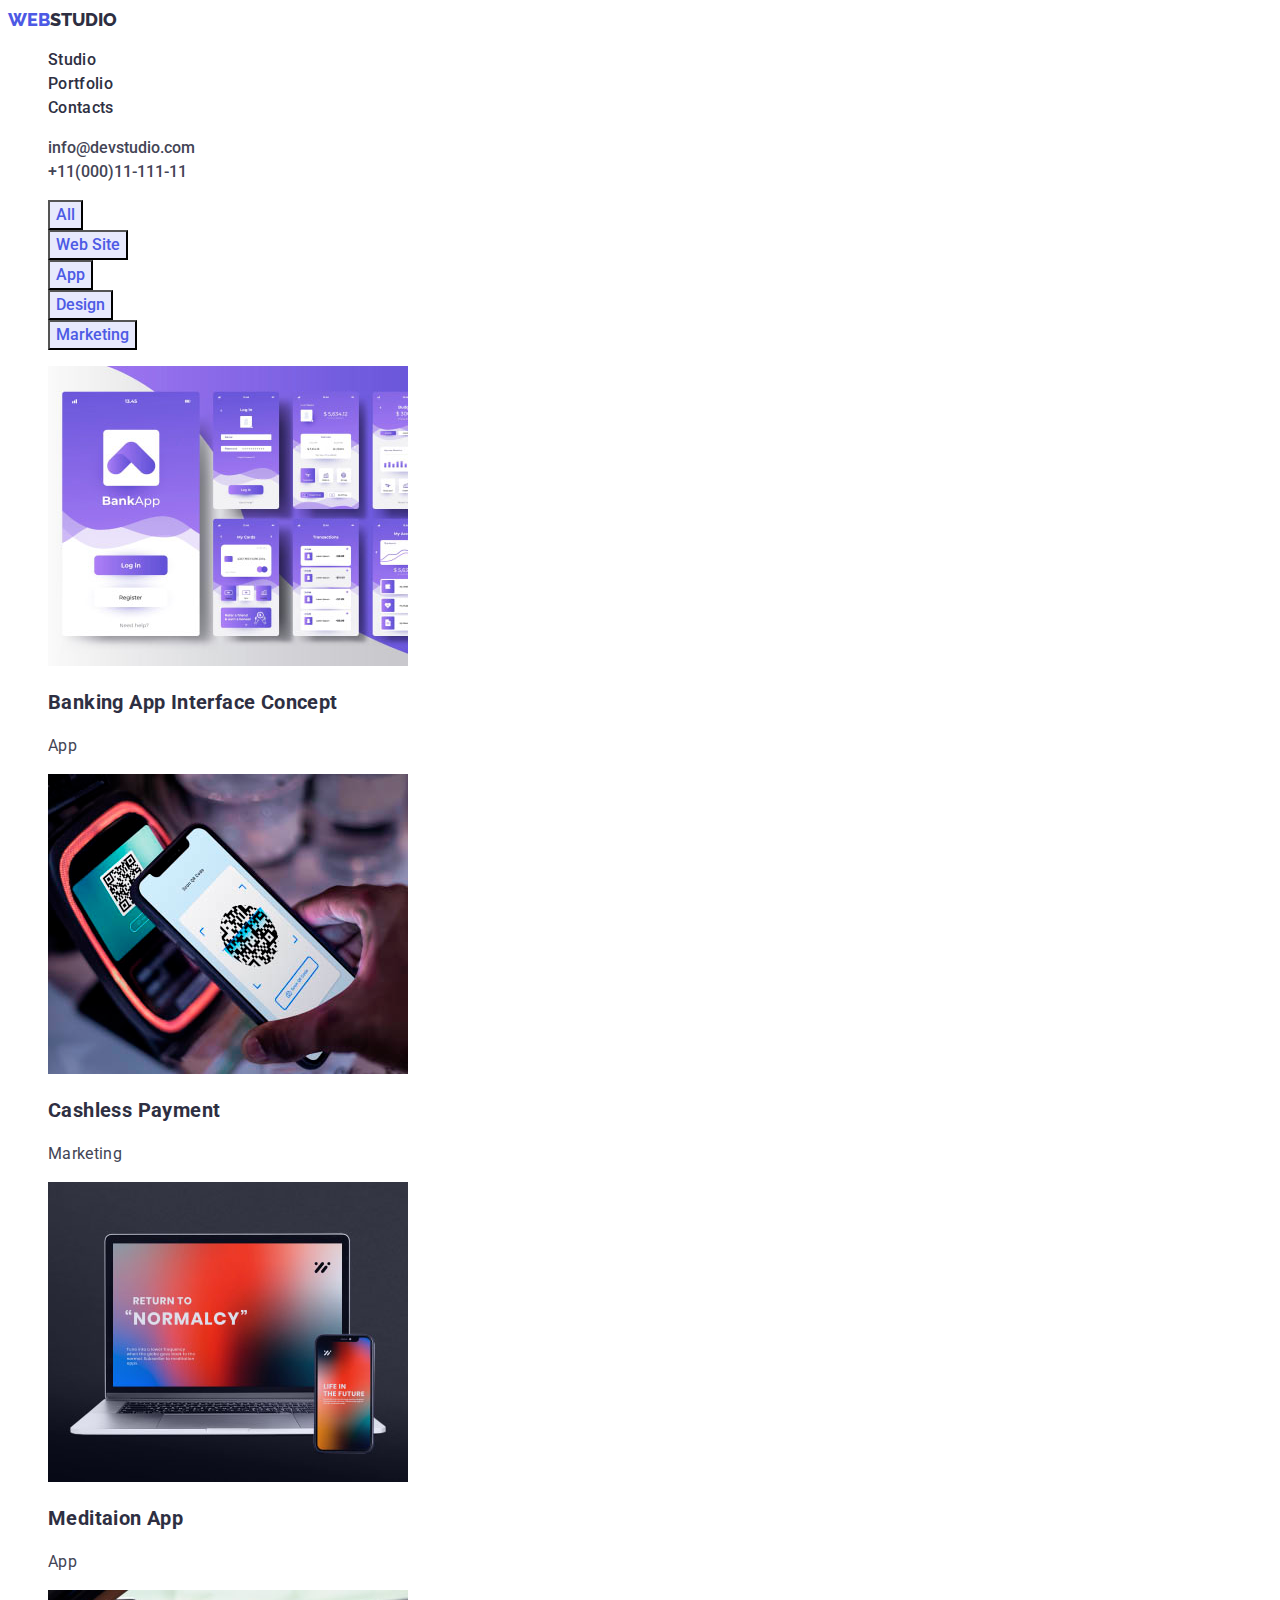
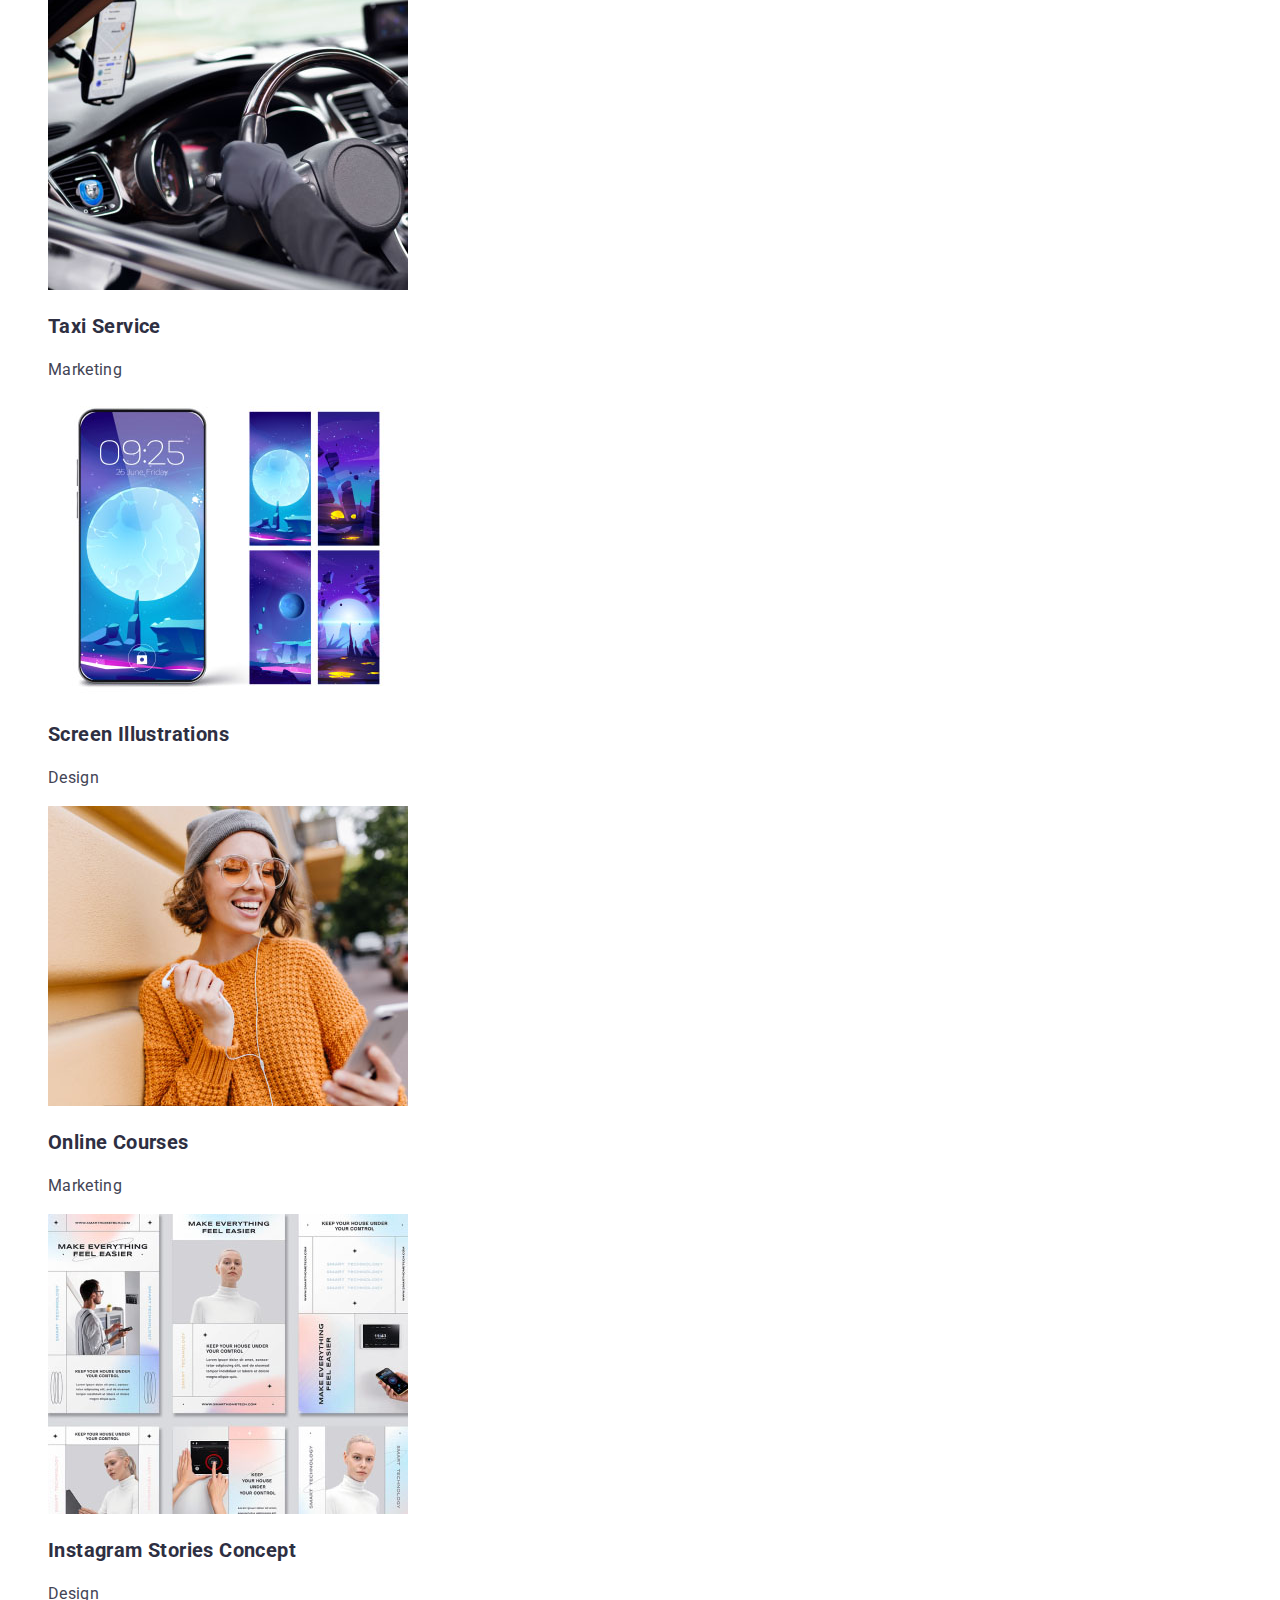
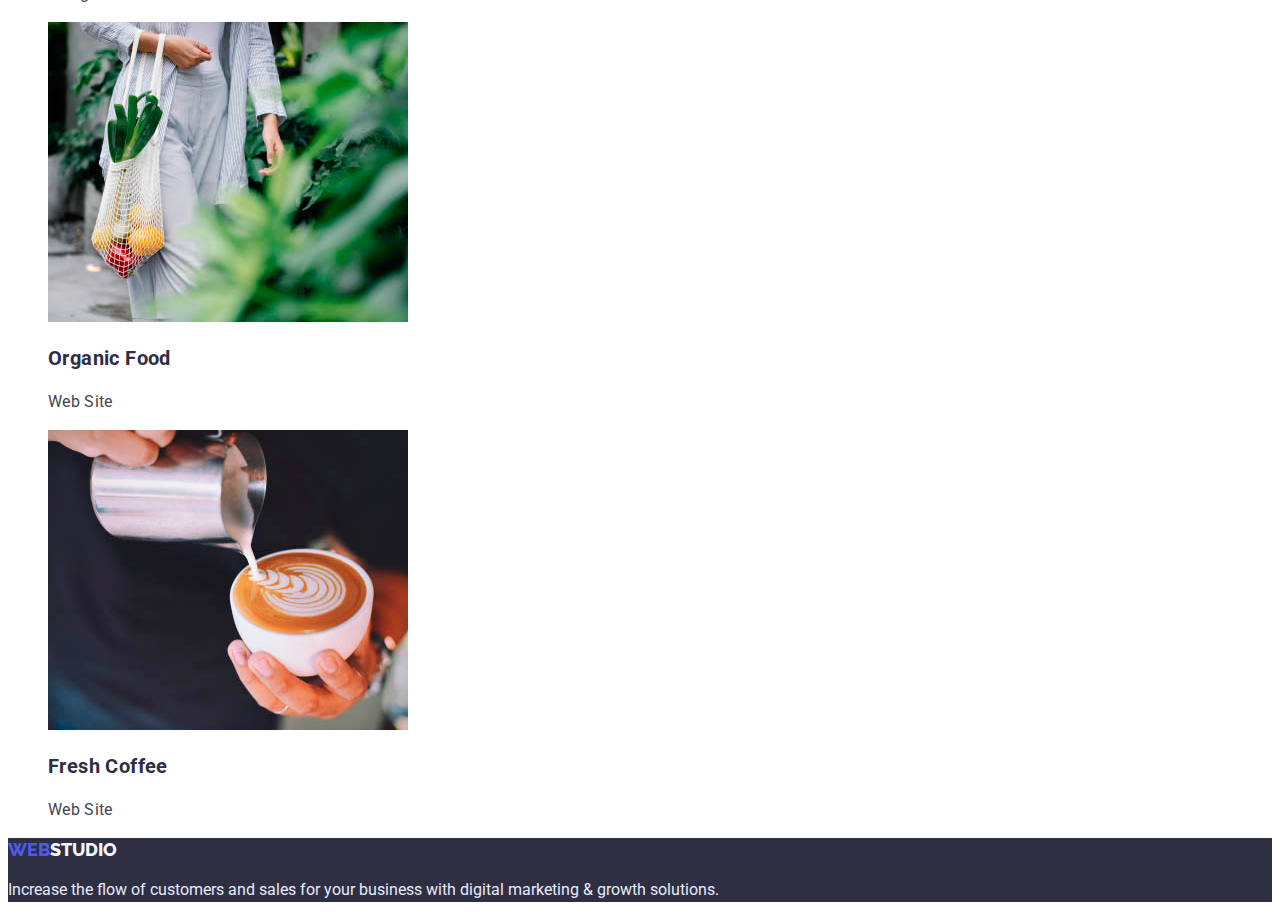
==== portfolio.html @ cfa7b3ca "Commit Start" ====
<!DOCTYPE html>
<html lang="en">
  <head>
    <meta charset="UTF-8" />
    <meta http-equiv="X-UA-Compatible" content="IE=edge" />
    <meta name="viewport" content="width=device-width, initial-scale=1.0" />
    <title>Portfolio</title>
    <link rel="preconnect" href="https://fonts.googleapis.com" />
    <link rel="preconnect" href="https://fonts.gstatic.com" crossorigin />
    <link
      href="https://fonts.googleapis.com/css2?family=Raleway:wght@700;800&family=Roboto:wght@400;500;700;900&display=swap"
      rel="stylesheet"
    />
    <link rel="stylesheet" href="css/style.css" />
  </head>

  <header class="header">
    <nav>
      <a class="logo-link" href="./index.html"
        ><span class="logo">WEB</span>STUDIO</a
      >
      <ul class="headerlist">
        <li><a class="header-link link" href="./index.html">Studio</a></li>
        <li>
          <a class="header-link link" href="./portfolio.html">Portfolio</a>
        </li>
        <li><a class="header-link link" href="">Contacts</a></li>
      </ul>
    </nav>
    <ul class="link">
      <li>
        <a class="contacts" href="mailto:info@devstudio.com"
          >info@devstudio.com</a
        >
      </li>
      <li>
        <a class="contacts" href="tel:+11(000)111-11-11">+11(000)11-111-11</a>
      </li>
    </ul>
  </header>

  <body>
    <section>
      <h1 class="portfolio-title-top">Portfolio of Services</h1>
      <ul class="filter-btn-list">
        <li>
          <button class="filter-button buttona" type="button">All</button>
        </li>

        <li>
          <button class="filter-button buttonb" type="button">Web Site</button>
        </li>

        <li>
          <button class="filter-button buttonc" type="button">App</button>
        </li>

        <li>
          <button class="filter-button buttond" type="button">Design</button>
        </li>

        <li>
          <button class="filter-button buttone" type="button">Marketing</button>
        </li>
      </ul>
      <ul class="row-imga">
        <li>
          <a href="">
            <img
              width="360"
              ;
              height="300"
              ;
              src="img/portfolioimga.jpg"
              alt="portfolioimga"
            />
            <h3 class="row-title">Banking App Interface Concept</h3>
            <p class="row-txt">App</p>
          </a>
        </li>
        <li>
          <a href=""
            ><img
              width="360"
              ;
              height="300"
              ;
              src="img/portfolioimgb.jpg"
              alt="portfolioimgb"
            />
            <h3 class="row-title">Cashless Payment</h3>
            <p class="row-txt">Marketing</p>
          </a>
        </li>
        <li>
          <a href="">
            <img
              width="360"
              ;
              height="300"
              ;
              src="img/portfolioimgc.jpg"
              alt="portfolioimgc"
            />

            <h3 class="row-title">Meditaion App</h3>
            <p class="row-txt">App</p>
          </a>
        </li>

        <li>
          <a href="">
            <img
              width="360"
              ;
              height="300"
              ;
              src="img/portfolioimgd.jpg"
              alt="portfolioimgd"
            />

            <h3 class="row-title">Taxi Service</h3>
            <p class="row-txt">Marketing</p>
          </a>
        </li>
        <li>
          <a href="">
            <img
              width="360"
              ;
              height="300"
              ;
              src="img/portfolioimge.jpg"
              alt="portfolioimge"
            />

            <h3 class="row-title">Screen Illustrations</h3>
            <p class="row-txt">Design</p>
          </a>
        </li>
        <li>
          <a href="">
            <img
              width="360"
              ;
              height="300"
              ;
              src="img/portfolioimgf.jpg"
              alt="portfolioimgf"
            />

            <h3 class="row-title">Online Courses</h3>
            <p class="row-txt">Marketing</p>
          </a>
        </li>
        <li>
          <a href=""
            ><img
              width="360"
              ;
              height="300"
              ;
              src="img/portfolioimgg.jpg"
              alt="portfolioimgg"
            />

            <h3 class="row-title">Instagram Stories Concept</h3>
            <p class="row-txt">Design</p>
          </a>
        </li>
        <li>
          <a href=""
            ><img
              width="360"
              ;
              height="300"
              ;
              src="img/portfolioimgh.jpg"
              alt="portfolioimgh"
            />

            <h3 class="row-title">Organic Food</h3>
            <p class="row-txt">Web Site</p>
          </a>
        </li>
        <li>
          <a href=""
            ><img
              width="360"
              ;
              height="300"
              ;
              src="img/portfolioimgi.jpg"
              alt="portfolioimgi"
            />
            <h3 class="row-title">Fresh Coffee</h3>
            <p class="row-txt">Web Site</p>
          </a>
        </li>
      </ul>
    </section>
  </body>

  <footer class="footer">
    <a class="logo-link-footer" href="./index.html">
      <span class="logo">WEB</span>STUDIO</a
    >
    <p class="footer-txt">
      Increase the flow of customers and sales for your business with digital
      marketing & growth solutions.
    </p>
  </footer>
</html>
---- css/style.css ----
body {
  font-family: 'Roboto', sans-serif;
  background-color: #ffffff;
}

:root {
  --brand-primary-color: #4D5AE5;
  --h2h3-header-footer-color: #2E2F42;
  --body-text-color: #434455;
}

.header {
  background-color: #ffffff;
}

.header-link:hover {
  color: var(--brand-primary-color);
}

.header-link:focus {
  color: var(--brand-primary-color);
}

a {
  text-decoration: none;
}

.headerlist {
  list-style: none;
}

.link {
  text-decoration: none;
  list-style: none;
}

.logo-link {
  font-family: "Raleway";
  font-weight: 800;
  font-size: 18px;
  line-height: 1.33;
  text-decoration: none;
  color: var(--h2h3-header-footer-color);
}

.logo {
  color: var(--brand-primary-color);
}

.header-link {
  font-weight: 500;
  font-size: 16px;
  line-height: 1.5;
  letter-spacing: 0.02em;
  color: var(--h2h3-header-footer-color);
  text-decoration: none;
}

.contacts:hover {
  color: var(--brand-primary-color);
}

.contacts:focus {
  color: var(--brand-primary-color);
}

.contacts {
  text-decoration: none;
  font-weight: 500;
  font-size: 16px;
  line-height: 1.5;
  color: var(--body-text-color);
}

/* HERO SECTION */

.hero {
  background-color: var(--h2h3-header-footer-color);
}

.hero-title {
  font-size: 56px;
  line-height: 1.07;
  letter-spacing: 0.02em;
  color: #ffffff;
  margin: 0;
}

.header-btn {
  font-family: inherit;
  font-weight: 500;
  background: var(--brand-primary-color);
  font-size: 16px;
  line-height: 1.1;
  letter-spacing: 0.04em;
  color: #ffffff;
  cursor: pointer;
}

/* ABOUT SECTION */
.about {}

.about-title-top {
  position: absolute;
  white-space: nowrap;
  width: 1px;
  height: 1px;
  overflow: hidden;
  border: 0;
  padding: 0;
  clip: rect(0 0 0 0);
  clip-path: inset(50%);
  margin: -1px;
}

.about-list {
  list-style: none;
}

.about-title {
  font-size: 20px;
  line-height: 1.2;
  letter-spacing: 0.02em;
  color: var(--h2h3-header-footer-color);
}

.about-text {
  font-size: 16px;
  line-height: 1.5;
  letter-spacing: 0.02em;
  color: var(--body-text-color);
}

/* SERVISE SECTION */

.service {}

.service-title {
  font-size: 36px;
  line-height: 1.11;
  letter-spacing: 0.02em;
  text-transform: capitalize;
  color: var(--h2h3-header-footer-color);
}

.service-img {
  list-style: none;
}

/* TEAM SECTION */

.team {
  background-color: #f4f4fd;
}

.team-title-top {
  font-size: 36px;
  line-height: 1.11;
  color: var(--h2h3-header-footer-color);
}

.team-photos {
  list-style: none;
}

.team-photo {
  background-color: #ffffff;
}

.team-title {
  font-size: 20px;
  line-height: 1.2;
  color: var(--h2h3-header-footer-color);
}

.team-txt {
  font-size: 16px;
  line-height: 1.5;
  color: var(--body-text-color);
}

/* FOOTER */

.footer {
  background-color: var(--h2h3-header-footer-color);
}

.logo-link-footer {
  font-family: "Raleway";
  font-style: normal;
  font-weight: 800;
  font-size: 18px;
  line-height: 1.33;
  text-decoration: none;
  color: #f4f4fd;
}

.footer-txt {
  font-size: 16px;
  line-height: 1.5;
  color: #e7e9fc;
}

/* Portfolio  Page*/
/* Section Button Filtres */
.portfolio-title-top {
  position: absolute;
  white-space: nowrap;
  width: 1px;
  height: 1px;
  overflow: hidden;
  border: 0;
  padding: 0;
  clip: rect(0 0 0 0);
  clip-path: inset(50%);
  margin: -1px;
}

.filter-btn-list {
  list-style: none;
}

.filter-button {
  font-family: inherit;
  font-weight: 500;
  color: var(--brand-primary-color);
  background: #e7e9fc;
  font-size: 16px;
  line-height: 1.5;
  cursor: pointer;
}

.filter-button:hover {
  background-color: var(--brand-primary-color);
  color: #ffffff;
}

.filter-button:focus {
  background-color: var(--brand-primary-color);
  color: #ffffff;
}

.buttona {}

.buttonb {}

.buttonc {}

.buttond {}

.buttone {}

/* Section Row-a,b,c */

ul {
  list-style: none;
}

.row-a {}

.row-imga {}

.row-title {
  font-size: 20px;
  line-height: 1.2;
  letter-spacing: 0.02em;
  color: var(--h2h3-header-footer-color);
}

.row-txt {
  font-size: 16px;
  line-height: 1.5;
  letter-spacing: 0.02em;
  color: var(--body-text-color);
}

.row-page-txt {
  font-size: 16px;
  line-height: 1.5;
  letter-spacing: 0.02em;
  color: #f4f4fd;
}
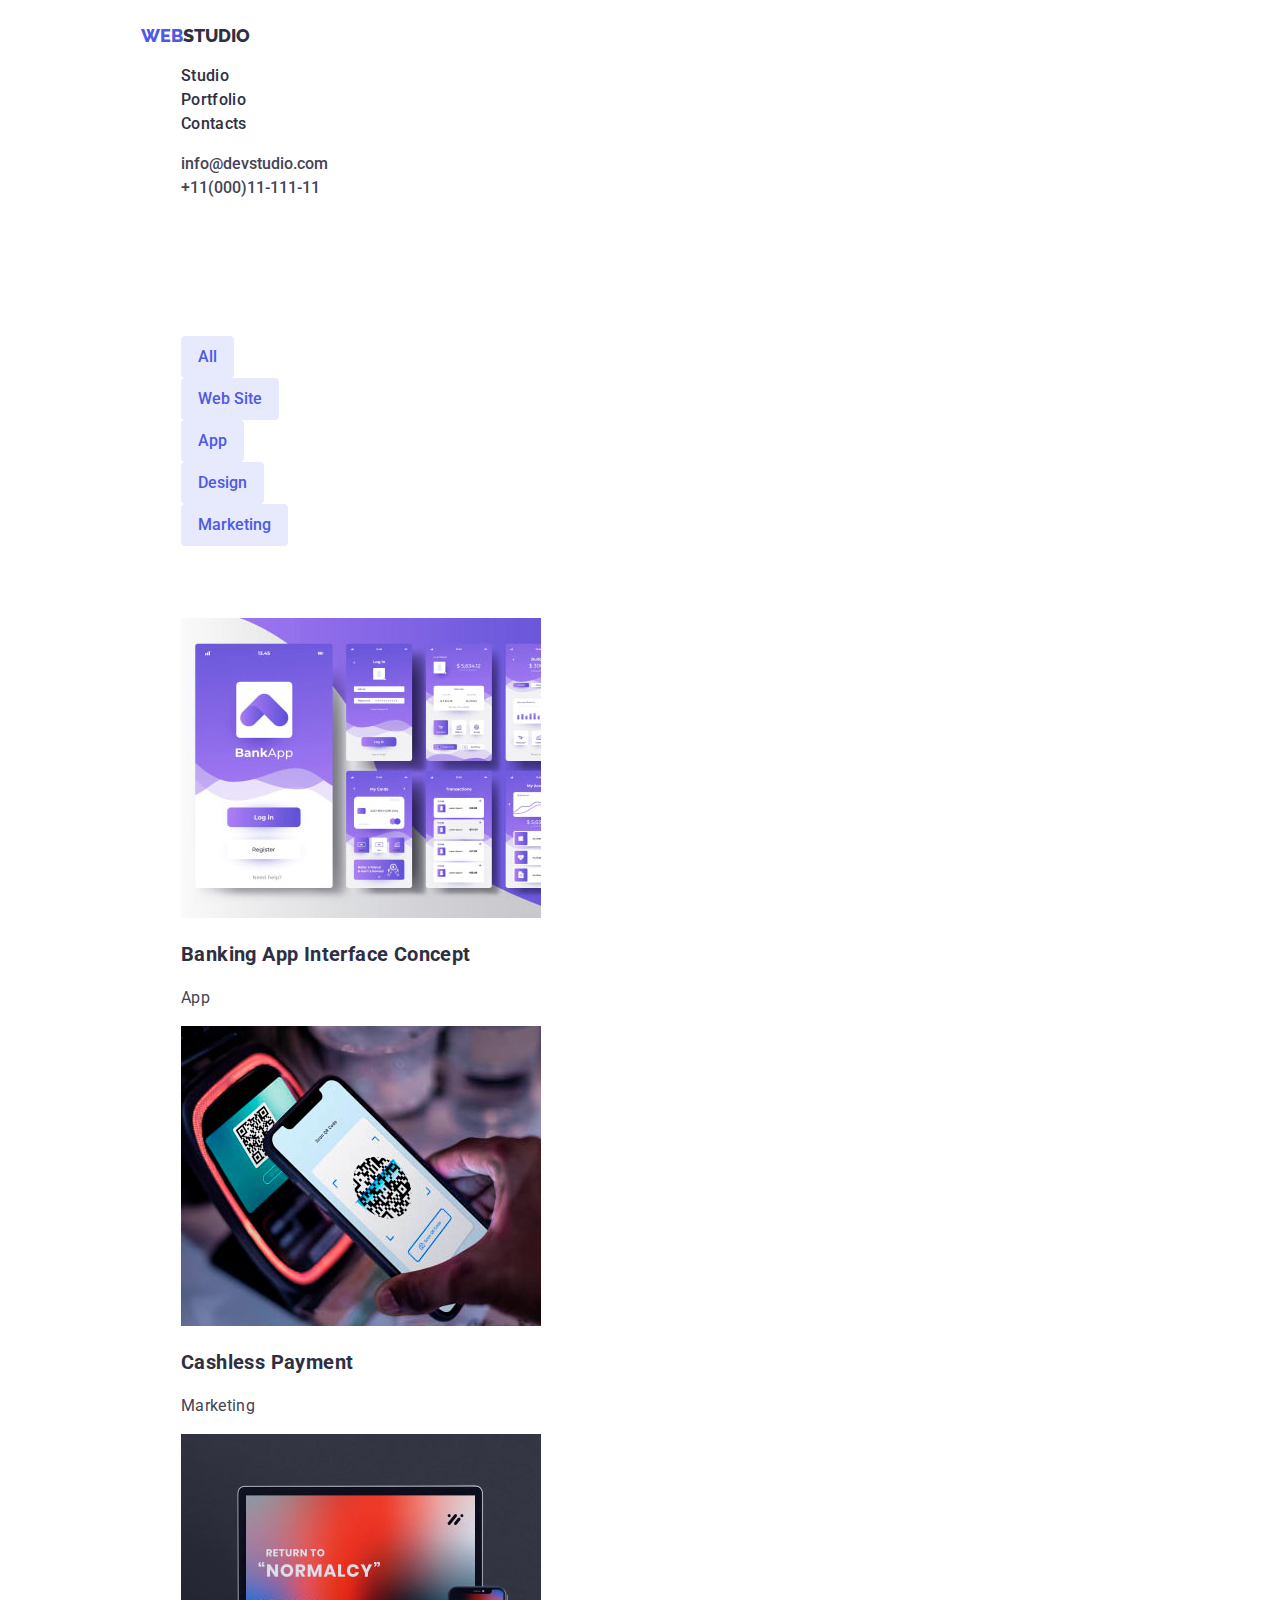
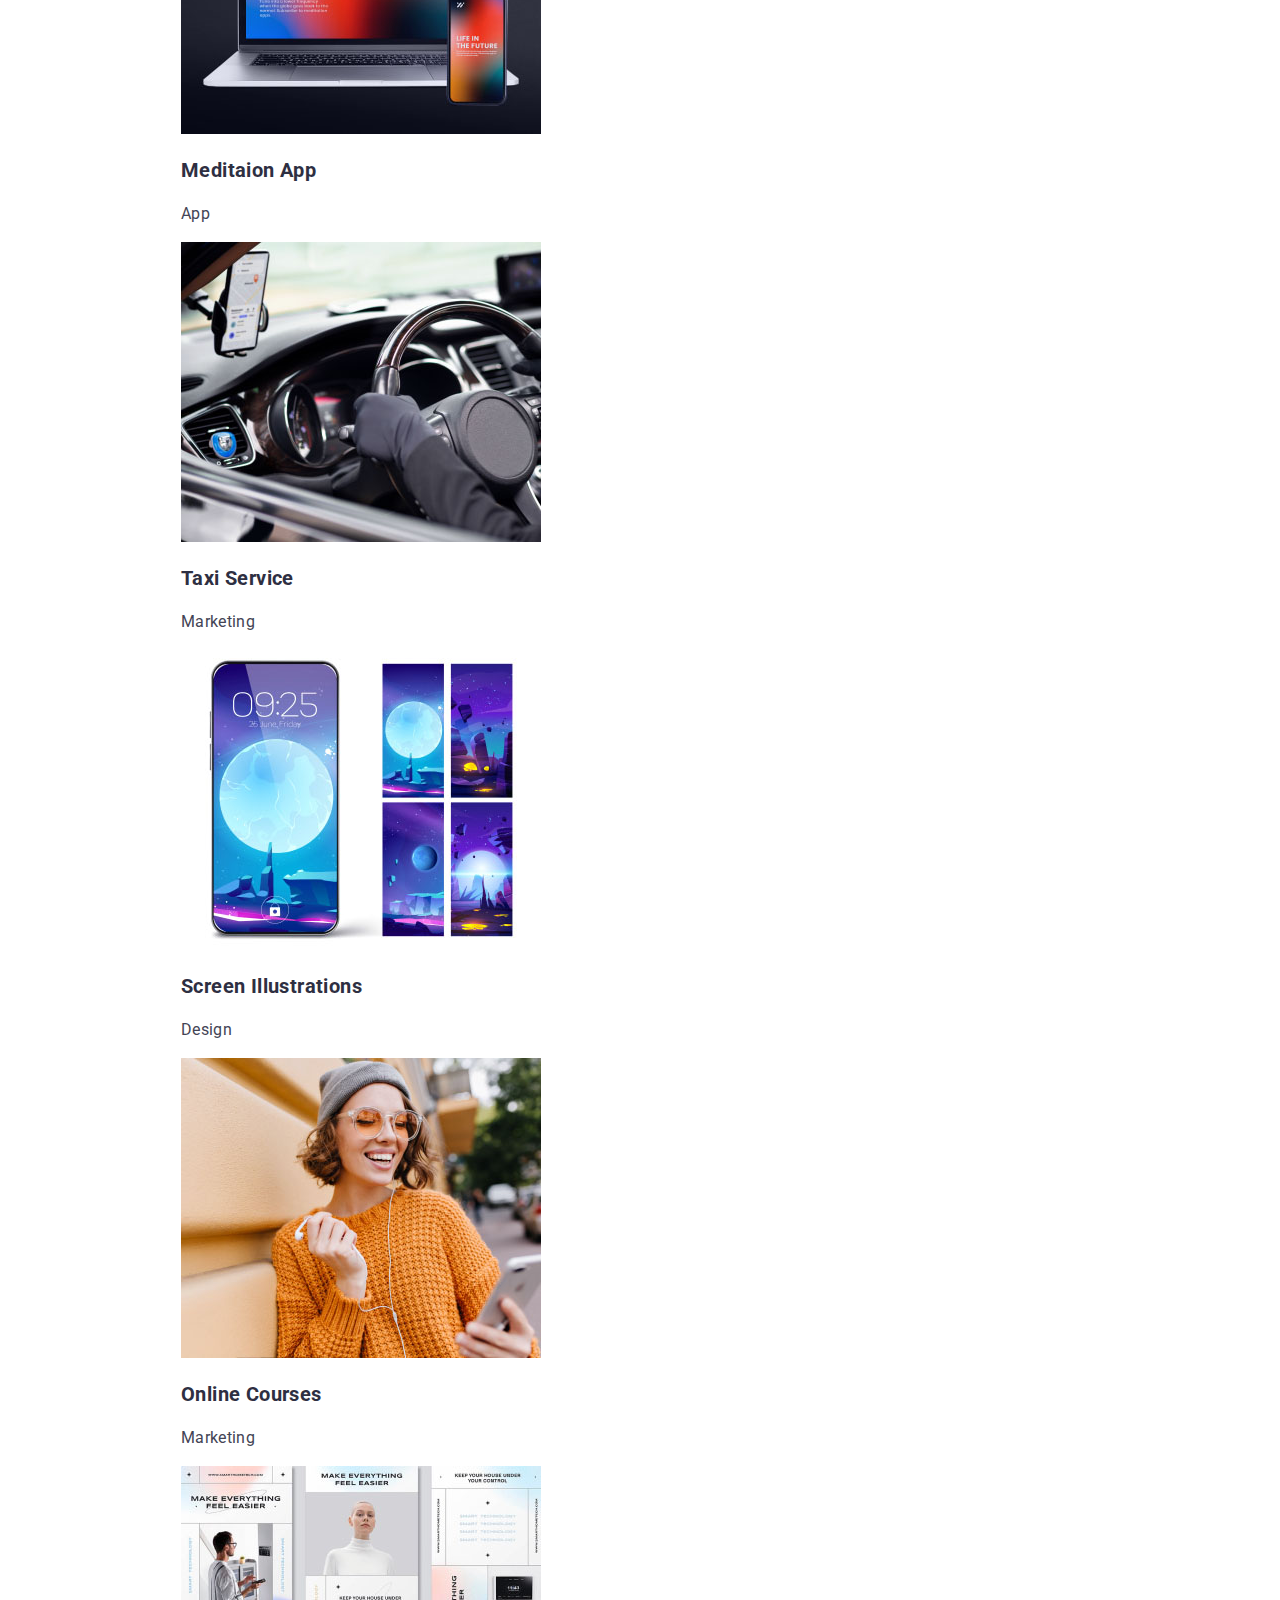
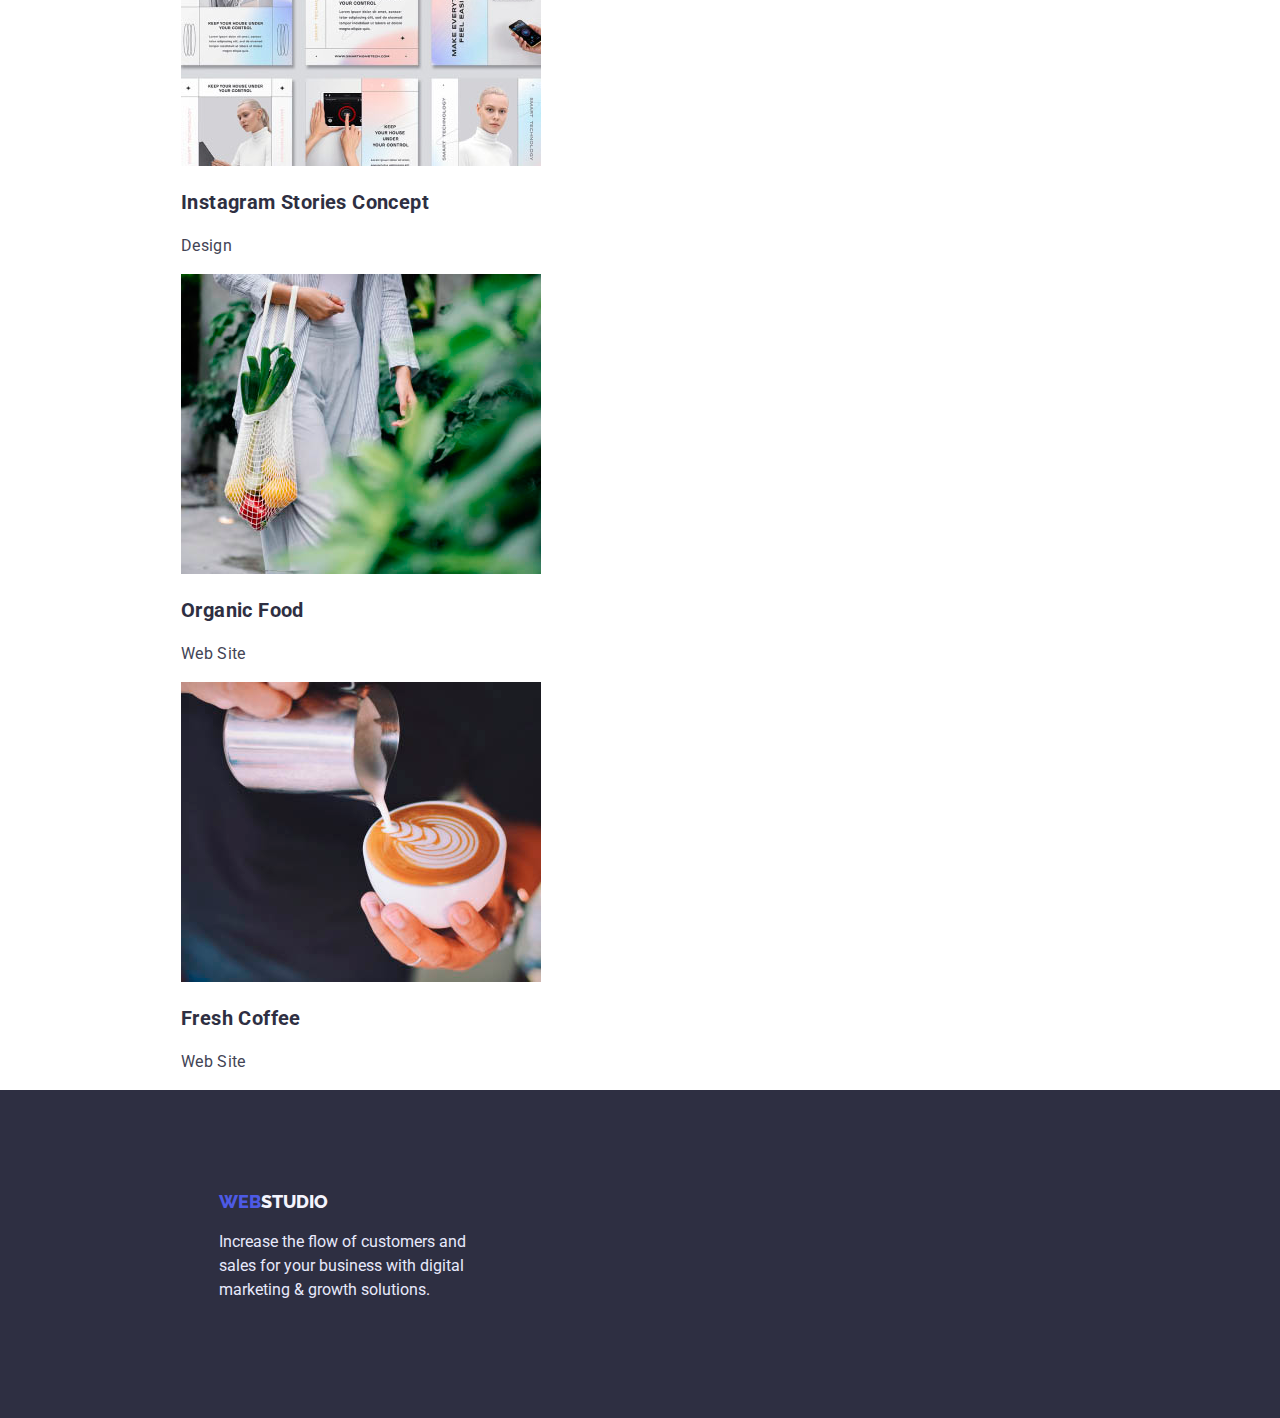
==== commit e20df149: "commit 2" ====
--- a/portfolio.html
+++ b/portfolio.html
@@ -5,6 +5,13 @@
     <meta http-equiv="X-UA-Compatible" content="IE=edge" />
     <meta name="viewport" content="width=device-width, initial-scale=1.0" />
     <title>Portfolio</title>
+    <link
+      rel="stylesheet"
+      href="https://cdnjs.cloudflare.com/ajax/libs/modern-normalize/1.1.0/modern-normalize.min.css"
+      integrity="sha512-wpPYUAdjBVSE4KJnH1VR1HeZfpl1ub8YT/NKx4PuQ5NmX2tKuGu6U/JRp5y+Y8XG2tV+wKQpNHVUX03MfMFn9Q=="
+      crossorigin="anonymous"
+      referrerpolicy="no-referrer"
+    />
     <link rel="preconnect" href="https://fonts.googleapis.com" />
     <link rel="preconnect" href="https://fonts.gstatic.com" crossorigin />
     <link
@@ -13,43 +20,46 @@
     />
     <link rel="stylesheet" href="css/style.css" />
   </head>
-
   <header class="header">
-    <nav>
-      <a class="logo-link" href="./index.html"
+    <div class="container">
+      <nav>
+        <a class="logo-link" href="./index.html"
         ><span class="logo">WEB</span>STUDIO</a
-      >
-      <ul class="headerlist">
-        <li><a class="header-link link" href="./index.html">Studio</a></li>
-        <li>
-          <a class="header-link link" href="./portfolio.html">Portfolio</a>
-        </li>
-        <li><a class="header-link link" href="">Contacts</a></li>
+        >
+        <ul class="headerlist">
+          <li><a class="header-link link" href="./index.html">Studio</a></li>
+          <li>
+            <a class="header-link link" href="./portfolio.html">Portfolio</a>
+          </li>
+          <li><a class="header-link link" href="">Contacts</a></li>
+        </ul>
+      </nav>
+      <ul class="link">
+        <li>
+          <a class="contacts" href="mailto:info@devstudio.com"
+          >info@devstudio.com</a
+          >
+        </li>
+        <li>
+          <a class="contacts" href="tel:+11(000)111-11-11">+11(000)11-111-11</a>
+        </li>
       </ul>
-    </nav>
-    <ul class="link">
-      <li>
-        <a class="contacts" href="mailto:info@devstudio.com"
-          >info@devstudio.com</a
-        >
-      </li>
-      <li>
-        <a class="contacts" href="tel:+11(000)111-11-11">+11(000)11-111-11</a>
-      </li>
-    </ul>
-  </header>
+    </div>
+    </header>
 
   <body>
     <section>
-      <h1 class="portfolio-title-top">Portfolio of Services</h1>
-      <ul class="filter-btn-list">
-        <li>
-          <button class="filter-button buttona" type="button">All</button>
-        </li>
-
-        <li>
-          <button class="filter-button buttonb" type="button">Web Site</button>
-        </li>
+      <div class="container">
+
+        <h1 class="portfolio-title-top">Portfolio of Services</h1>
+        <ul class="filter-btn-list">
+          <li>
+            <button class="filter-button buttona" type="button">All</button>
+          </li>
+          
+          <li>
+            <button class="filter-button buttonb" type="button">Web Site</button>
+          </li>
 
         <li>
           <button class="filter-button buttonc" type="button">App</button>
@@ -80,14 +90,14 @@
         </li>
         <li>
           <a href=""
-            ><img
-              width="360"
-              ;
-              height="300"
-              ;
-              src="img/portfolioimgb.jpg"
-              alt="portfolioimgb"
-            />
+          ><img
+          width="360"
+          ;
+          height="300"
+          ;
+          src="img/portfolioimgb.jpg"
+          alt="portfolioimgb"
+          />
             <h3 class="row-title">Cashless Payment</h3>
             <p class="row-txt">Marketing</p>
           </a>
@@ -141,14 +151,14 @@
         <li>
           <a href="">
             <img
-              width="360"
-              ;
-              height="300"
-              ;
-              src="img/portfolioimgf.jpg"
-              alt="portfolioimgf"
-            />
-
+            width="360"
+            ;
+            height="300"
+            ;
+            src="img/portfolioimgf.jpg"
+            alt="portfolioimgf"
+            />
+            
             <h3 class="row-title">Online Courses</h3>
             <p class="row-txt">Marketing</p>
           </a>
@@ -162,16 +172,16 @@
               ;
               src="img/portfolioimgg.jpg"
               alt="portfolioimgg"
-            />
-
-            <h3 class="row-title">Instagram Stories Concept</h3>
-            <p class="row-txt">Design</p>
-          </a>
-        </li>
-        <li>
-          <a href=""
-            ><img
-              width="360"
+              />
+
+              <h3 class="row-title">Instagram Stories Concept</h3>
+              <p class="row-txt">Design</p>
+            </a>
+        </li>
+        <li>
+          <a href=""
+          ><img
+          width="360"
               ;
               height="300"
               ;
@@ -185,29 +195,32 @@
         </li>
         <li>
           <a href=""
-            ><img
-              width="360"
-              ;
-              height="300"
-              ;
-              src="img/portfolioimgi.jpg"
-              alt="portfolioimgi"
-            />
-            <h3 class="row-title">Fresh Coffee</h3>
-            <p class="row-txt">Web Site</p>
-          </a>
+          ><img
+          width="360"
+          ;
+          height="300"
+          ;
+          src="img/portfolioimgi.jpg"
+          alt="portfolioimgi"
+          />
+          <h3 class="row-title">Fresh Coffee</h3>
+          <p class="row-txt">Web Site</p>
+        </a>
         </li>
       </ul>
+    </div>
     </section>
   </body>
-
+  
   <footer class="footer">
-    <a class="logo-link-footer" href="./index.html">
-      <span class="logo">WEB</span>STUDIO</a
-    >
-    <p class="footer-txt">
-      Increase the flow of customers and sales for your business with digital
-      marketing & growth solutions.
-    </p>
-  </footer>
+    <div class="container">
+      <a class="logo-link-footer" href="./index.html">
+        <span class="logo">WEB</span>STUDIO</a
+        >
+        <p class="footer-txt">
+          Increase the flow of customers and sales for your business with digital
+          marketing & growth solutions.
+        </p>
+      </div>
+      </footer>
 </html>
--- a/css/style.css
+++ b/css/style.css
@@ -1,6 +1,8 @@
 body {
   font-family: 'Roboto', sans-serif;
   background-color: #ffffff;
+  width: 1440px;
+  margin: 0 auto;
 }
 
 :root {
@@ -9,8 +11,25 @@
   --body-text-color: #434455;
 }
 
+*,
+*::after
+*::before{
+  box-sizing: border-box;
+  margin: 0;
+  padding: 0;
+}
+
+.container {
+  max-width: 1158px;
+  margin: 0 auto;
+  padding-left: 15px;
+  padding-right: 15px;
+}
+
 .header {
   background-color: #ffffff;
+  padding-top:24px;
+  padding-bottom: 24px;
 }
 
 .header-link:hover {
@@ -76,6 +95,7 @@
 
 .hero {
   background-color: var(--h2h3-header-footer-color);
+  padding: 192px 457px ;
 }
 
 .hero-title {
@@ -83,7 +103,10 @@
   line-height: 1.07;
   letter-spacing: 0.02em;
   color: #ffffff;
-  margin: 0;
+  display: block;
+  margin: 0 auto;
+  max-width: 496px;
+  text-align: center;
 }
 
 .header-btn {
@@ -95,10 +118,17 @@
   letter-spacing: 0.04em;
   color: #ffffff;
   cursor: pointer;
+  padding: 16px 32px;
+  border-radius: 4px;
+  display: block;
+  margin: 48px auto 0;
 }
 
 /* ABOUT SECTION */
-.about {}
+.about {
+  margin-top: 120px;
+  margin-bottom: 120px;
+}
 
 .about-title-top {
   position: absolute;
@@ -122,6 +152,7 @@
   line-height: 1.2;
   letter-spacing: 0.02em;
   color: var(--h2h3-header-footer-color);
+  margin-bottom: 8px;
 }
 
 .about-text {
@@ -133,7 +164,9 @@
 
 /* SERVISE SECTION */
 
-.service {}
+.service {
+  margin-bottom: 120px;
+}
 
 .service-title {
   font-size: 36px;
@@ -141,6 +174,8 @@
   letter-spacing: 0.02em;
   text-transform: capitalize;
   color: var(--h2h3-header-footer-color);
+  margin-left: 557px;
+  margin-bottom: 72px;
 }
 
 .service-img {
@@ -151,12 +186,16 @@
 
 .team {
   background-color: #f4f4fd;
+  padding-top: 120px;
+  padding-bottom: 120px;
 }
 
 .team-title-top {
   font-size: 36px;
   line-height: 1.11;
   color: var(--h2h3-header-footer-color);
+  padding-left: 483px;
+  margin: 0 0 72px;
 }
 
 .team-photos {
@@ -165,24 +204,37 @@
 
 .team-photo {
   background-color: #ffffff;
+  max-width: 264px;
+}
+
+.imgtxt{
+  padding: 32px 16px;
 }
 
 .team-title {
   font-size: 20px;
   line-height: 1.2;
   color: var(--h2h3-header-footer-color);
+  text-align: center;
+  margin-top: 0px;
+  margin-bottom: 8px;
 }
 
 .team-txt {
   font-size: 16px;
   line-height: 1.5;
   color: var(--body-text-color);
+  text-align: center;
+  margin: 0;
 }
 
 /* FOOTER */
 
 .footer {
   background-color: var(--h2h3-header-footer-color);
+  padding-top: 100px;
+  padding-bottom: 100px;
+  padding-left: 156px;
 }
 
 .logo-link-footer {
@@ -199,6 +251,8 @@
   font-size: 16px;
   line-height: 1.5;
   color: #e7e9fc;
+  margin-top: 16px;
+  max-width: 254px;
 }
 
 /* Portfolio  Page*/
@@ -218,6 +272,8 @@
 
 .filter-btn-list {
   list-style: none;
+  margin-top: 96px;
+  margin-bottom: 72px;
 }
 
 .filter-button {
@@ -228,6 +284,9 @@
   font-size: 16px;
   line-height: 1.5;
   cursor: pointer;
+  border: 1px solid #E7E9FC;
+  border-radius: 4px;
+  padding: 8px 16px;
 }
 
 .filter-button:hover {
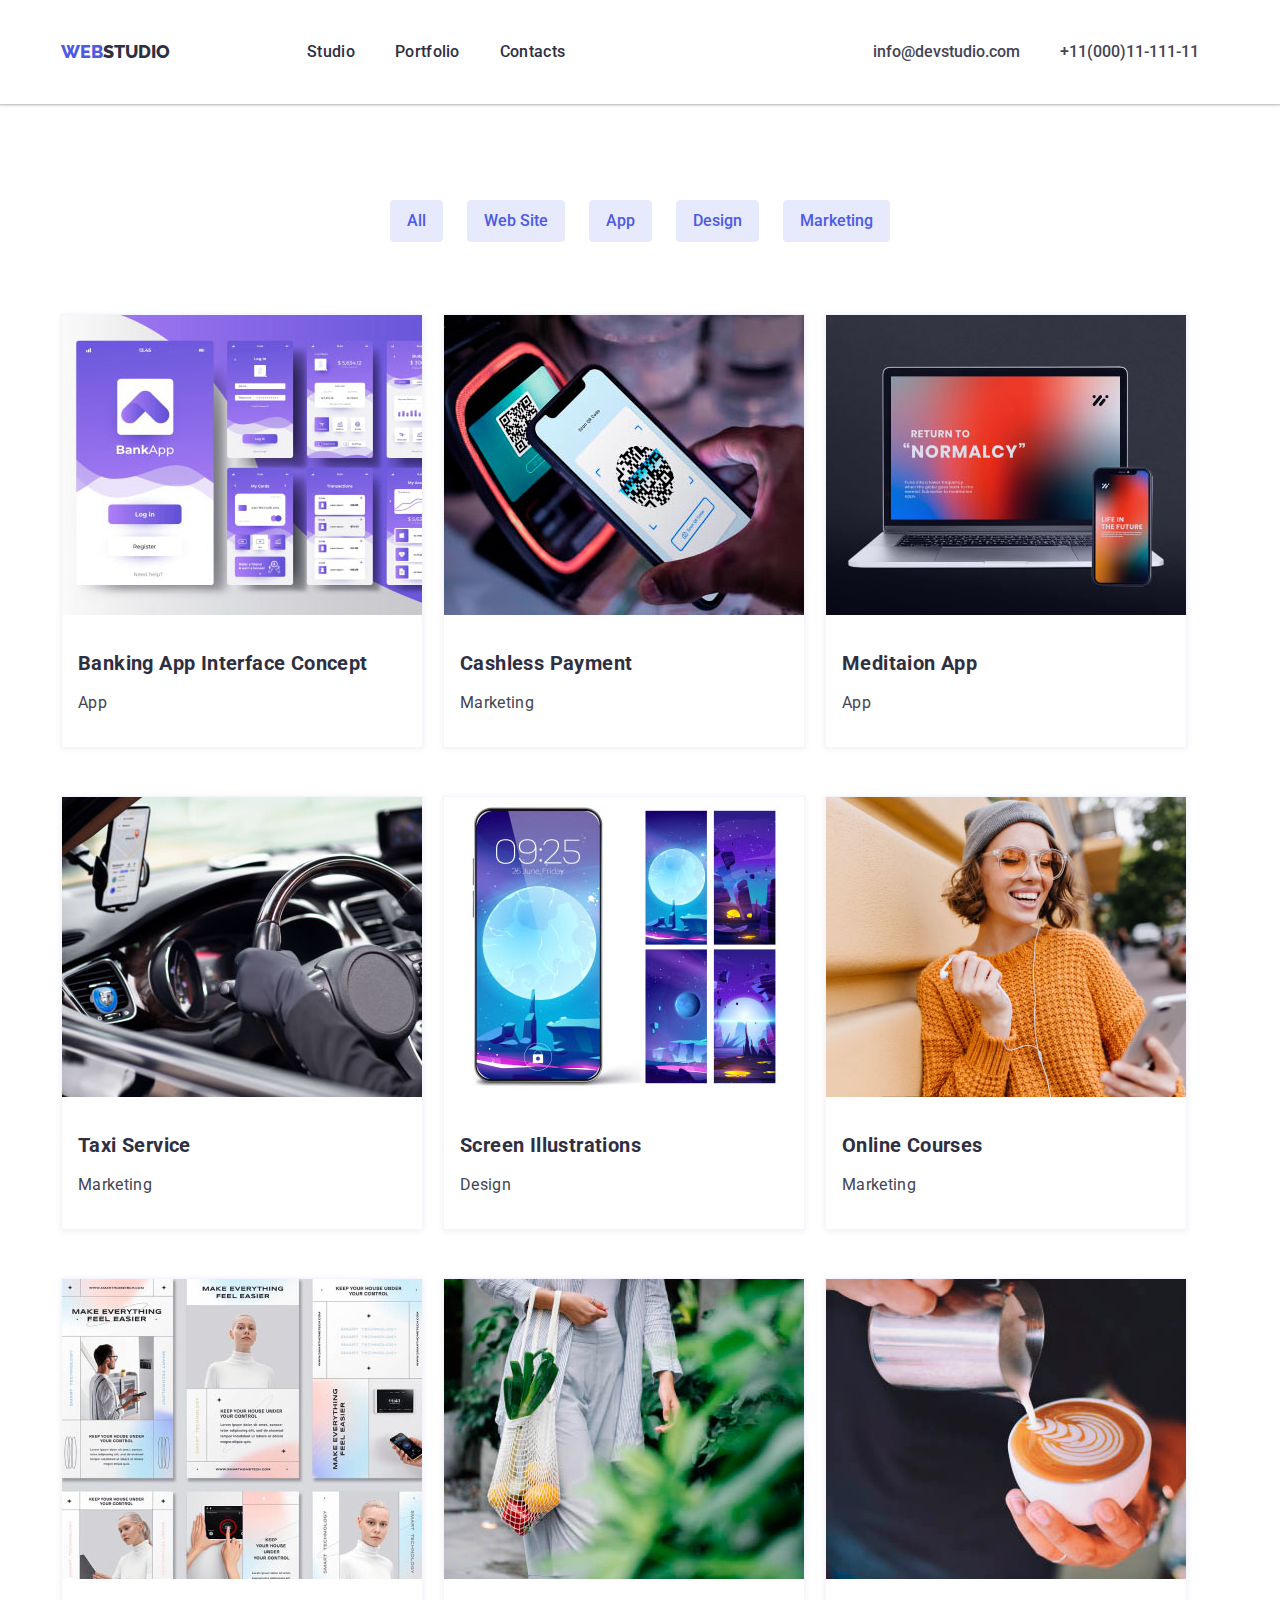
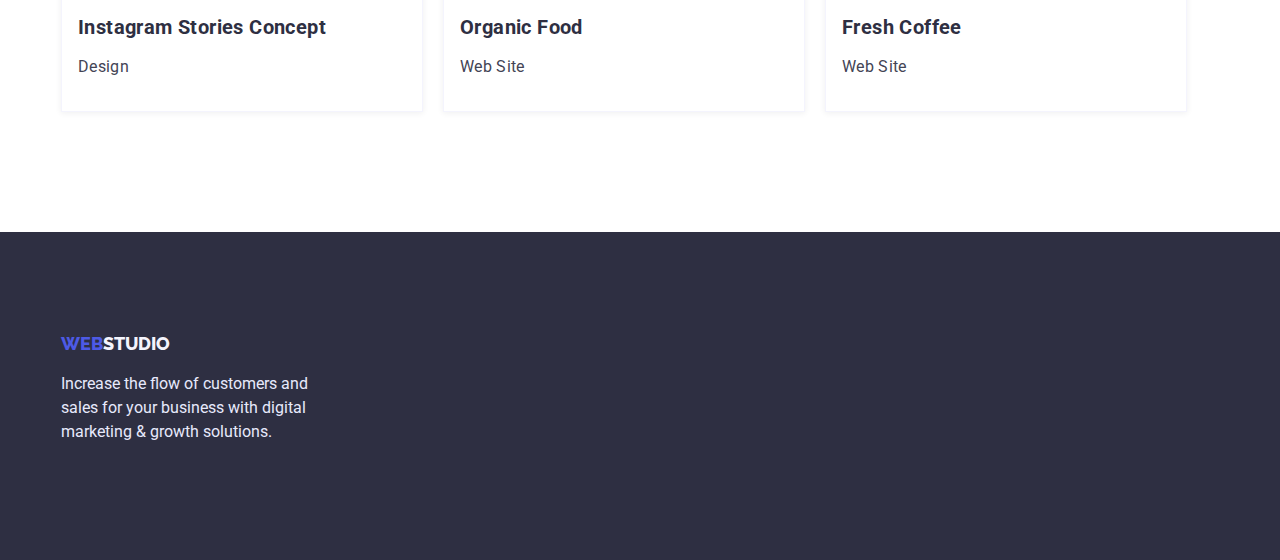
==== commit c8e3bd73: "commit 3" ====
--- a/portfolio.html
+++ b/portfolio.html
@@ -74,12 +74,12 @@
         </li>
       </ul>
       <ul class="row-imga">
-        <li>
-          <a href="">
-            <img
-              width="360"
-              ;
-              height="300"
+        <li class="row-imgs">
+          <a href="">
+            <img
+              width="360px"
+              ;
+              height="300px"
               ;
               src="img/portfolioimga.jpg"
               alt="portfolioimga"
@@ -88,12 +88,12 @@
             <p class="row-txt">App</p>
           </a>
         </li>
-        <li>
+        <li class="row-imgs">
           <a href=""
           ><img
-          width="360"
-          ;
-          height="300"
+          width="360px"
+          ;
+          height="300px"
           ;
           src="img/portfolioimgb.jpg"
           alt="portfolioimgb"
@@ -102,12 +102,12 @@
             <p class="row-txt">Marketing</p>
           </a>
         </li>
-        <li>
-          <a href="">
-            <img
-              width="360"
-              ;
-              height="300"
+        <li class="row-imgs">
+          <a href="">
+            <img
+              width="360px"
+              ;
+              height="300px"
               ;
               src="img/portfolioimgc.jpg"
               alt="portfolioimgc"
@@ -118,12 +118,12 @@
           </a>
         </li>
 
-        <li>
-          <a href="">
-            <img
-              width="360"
-              ;
-              height="300"
+        <li class="row-imgs" >
+          <a href="">
+            <img
+              width="360px"
+              ;
+              height="300px"
               ;
               src="img/portfolioimgd.jpg"
               alt="portfolioimgd"
@@ -133,12 +133,12 @@
             <p class="row-txt">Marketing</p>
           </a>
         </li>
-        <li>
-          <a href="">
-            <img
-              width="360"
-              ;
-              height="300"
+        <li class="row-imgs" >
+          <a href="">
+            <img
+              width="360px"
+              ;
+              height="300px"
               ;
               src="img/portfolioimge.jpg"
               alt="portfolioimge"
@@ -148,12 +148,12 @@
             <p class="row-txt">Design</p>
           </a>
         </li>
-        <li>
-          <a href="">
-            <img
-            width="360"
+        <li class="row-imgs" >
+          <a href="">
+            <img
+            width="360px"
             ;
-            height="300"
+            height="300px"
             ;
             src="img/portfolioimgf.jpg"
             alt="portfolioimgf"
@@ -163,12 +163,12 @@
             <p class="row-txt">Marketing</p>
           </a>
         </li>
-        <li>
+        <li class="row-imgs" >
           <a href=""
             ><img
-              width="360"
-              ;
-              height="300"
+              width="360px"
+              ;
+              height="300px"
               ;
               src="img/portfolioimgg.jpg"
               alt="portfolioimgg"
@@ -178,12 +178,12 @@
               <p class="row-txt">Design</p>
             </a>
         </li>
-        <li>
+        <li class="row-imgs" >
           <a href=""
           ><img
-          width="360"
-              ;
-              height="300"
+          width="360px"
+              ;
+              height="300px"
               ;
               src="img/portfolioimgh.jpg"
               alt="portfolioimgh"
@@ -193,12 +193,12 @@
             <p class="row-txt">Web Site</p>
           </a>
         </li>
-        <li>
+        <li class="row-imgs" >
           <a href=""
           ><img
-          width="360"
-          ;
-          height="300"
+          width="360px"
+          ;
+          height="300px"
           ;
           src="img/portfolioimgi.jpg"
           alt="portfolioimgi"
--- a/css/style.css
+++ b/css/style.css
@@ -1,7 +1,7 @@
 body {
   font-family: 'Roboto', sans-serif;
   background-color: #ffffff;
-  width: 1440px;
+  max-width: 1440px;
   margin: 0 auto;
 }
 
@@ -30,6 +30,18 @@
   background-color: #ffffff;
   padding-top:24px;
   padding-bottom: 24px;
+  box-shadow: 0px 2px 1px rgba(46, 47, 66, 0.08), 0px 1px 1px rgba(46, 47, 66, 0.16), 0px 1px 6px rgba(46, 47, 66, 0.08);
+}
+
+.header .container {
+  display: flex;
+  align-items: center;
+  justify-content: space-between;
+}
+
+.header nav{
+  display: flex;
+  align-items: center;
 }
 
 .header-link:hover {
@@ -45,12 +57,15 @@
 }
 
 .headerlist {
+  display: flex;
+  align-items: center
+}
+
+.link {
+  text-decoration: none;
   list-style: none;
-}
-
-.link {
-  text-decoration: none;
-  list-style: none;
+  display: flex;
+  align-items: center;
 }
 
 .logo-link {
@@ -60,6 +75,7 @@
   line-height: 1.33;
   text-decoration: none;
   color: var(--h2h3-header-footer-color);
+  margin-right: 77px;
 }
 
 .logo {
@@ -73,6 +89,8 @@
   letter-spacing: 0.02em;
   color: var(--h2h3-header-footer-color);
   text-decoration: none;
+  display: block;
+  padding: 0 20px;
 }
 
 .contacts:hover {
@@ -89,6 +107,9 @@
   font-size: 16px;
   line-height: 1.5;
   color: var(--body-text-color);
+  display: block;
+  align-items: center;
+  margin: 0 20px;
 }
 
 /* HERO SECTION */
@@ -130,6 +151,7 @@
   margin-bottom: 120px;
 }
 
+
 .about-title-top {
   position: absolute;
   white-space: nowrap;
@@ -144,7 +166,14 @@
 }
 
 .about-list {
-  list-style: none;
+  display: flex;
+  justify-content:space-between;
+  padding: 0;
+  margin: 0;
+}
+
+.about-list li{
+    max-width: 264px;
 }
 
 .about-title {
@@ -152,7 +181,7 @@
   line-height: 1.2;
   letter-spacing: 0.02em;
   color: var(--h2h3-header-footer-color);
-  margin-bottom: 8px;
+  margin: 0 0 8px 0;
 }
 
 .about-text {
@@ -160,6 +189,7 @@
   line-height: 1.5;
   letter-spacing: 0.02em;
   color: var(--body-text-color);
+  margin: 0;
 }
 
 /* SERVISE SECTION */
@@ -174,12 +204,16 @@
   letter-spacing: 0.02em;
   text-transform: capitalize;
   color: var(--h2h3-header-footer-color);
-  margin-left: 557px;
+  margin-left: 360px;
   margin-bottom: 72px;
 }
 
 .service-img {
   list-style: none;
+  display: flex;
+  justify-content: space-between;
+  margin: 0;
+  padding: 0;
 }
 
 /* TEAM SECTION */
@@ -199,7 +233,11 @@
 }
 
 .team-photos {
-  list-style: none;
+  display: flex;
+  flex-direction: row;
+  justify-content: space-between;
+  padding: 0;
+  margin: 0;
 }
 
 .team-photo {
@@ -234,7 +272,6 @@
   background-color: var(--h2h3-header-footer-color);
   padding-top: 100px;
   padding-bottom: 100px;
-  padding-left: 156px;
 }
 
 .logo-link-footer {
@@ -274,7 +311,12 @@
   list-style: none;
   margin-top: 96px;
   margin-bottom: 72px;
-}
+  display: flex;
+  flex-wrap: wrap;
+  justify-content: center;
+  padding: 0;
+}
+
 
 .filter-button {
   font-family: inherit;
@@ -287,6 +329,8 @@
   border: 1px solid #E7E9FC;
   border-radius: 4px;
   padding: 8px 16px;
+  margin-left: 12px;
+  margin-right: 12px;
 }
 
 .filter-button:hover {
@@ -299,16 +343,6 @@
   color: #ffffff;
 }
 
-.buttona {}
-
-.buttonb {}
-
-.buttonc {}
-
-.buttond {}
-
-.buttone {}
-
 /* Section Row-a,b,c */
 
 ul {
@@ -317,25 +351,43 @@
 
 .row-a {}
 
-.row-imga {}
-
-.row-title {
+.row-imga {
+  display: flex;
+  flex-wrap: wrap;
+  margin: -24px -10px;
+  padding: 0;
+  padding-bottom: 120px;
+}
+
+.row-imgs{
+  margin: 24px 10px;
+  border: 0.5px solid #F4F4FD;
+  box-shadow: 0px 1px 6px rgba(46, 47, 66, 0.08);
+}
+
+.row-title{
   font-size: 20px;
   line-height: 1.2;
   letter-spacing: 0.02em;
   color: var(--h2h3-header-footer-color);
-}
-
-.row-txt {
+  margin-top: 32px;
+  margin-bottom: 8px;
+  padding-left: 16px;
+}
+
+.row-txt{
   font-size: 16px;
   line-height: 1.5;
   letter-spacing: 0.02em;
   color: var(--body-text-color);
-}
-
-.row-page-txt {
+  padding-left: 16px;
+  margin-bottom: 32px;
+}
+
+.row-page-txt{
   font-size: 16px;
   line-height: 1.5;
   letter-spacing: 0.02em;
   color: #f4f4fd;
-}+  
+}
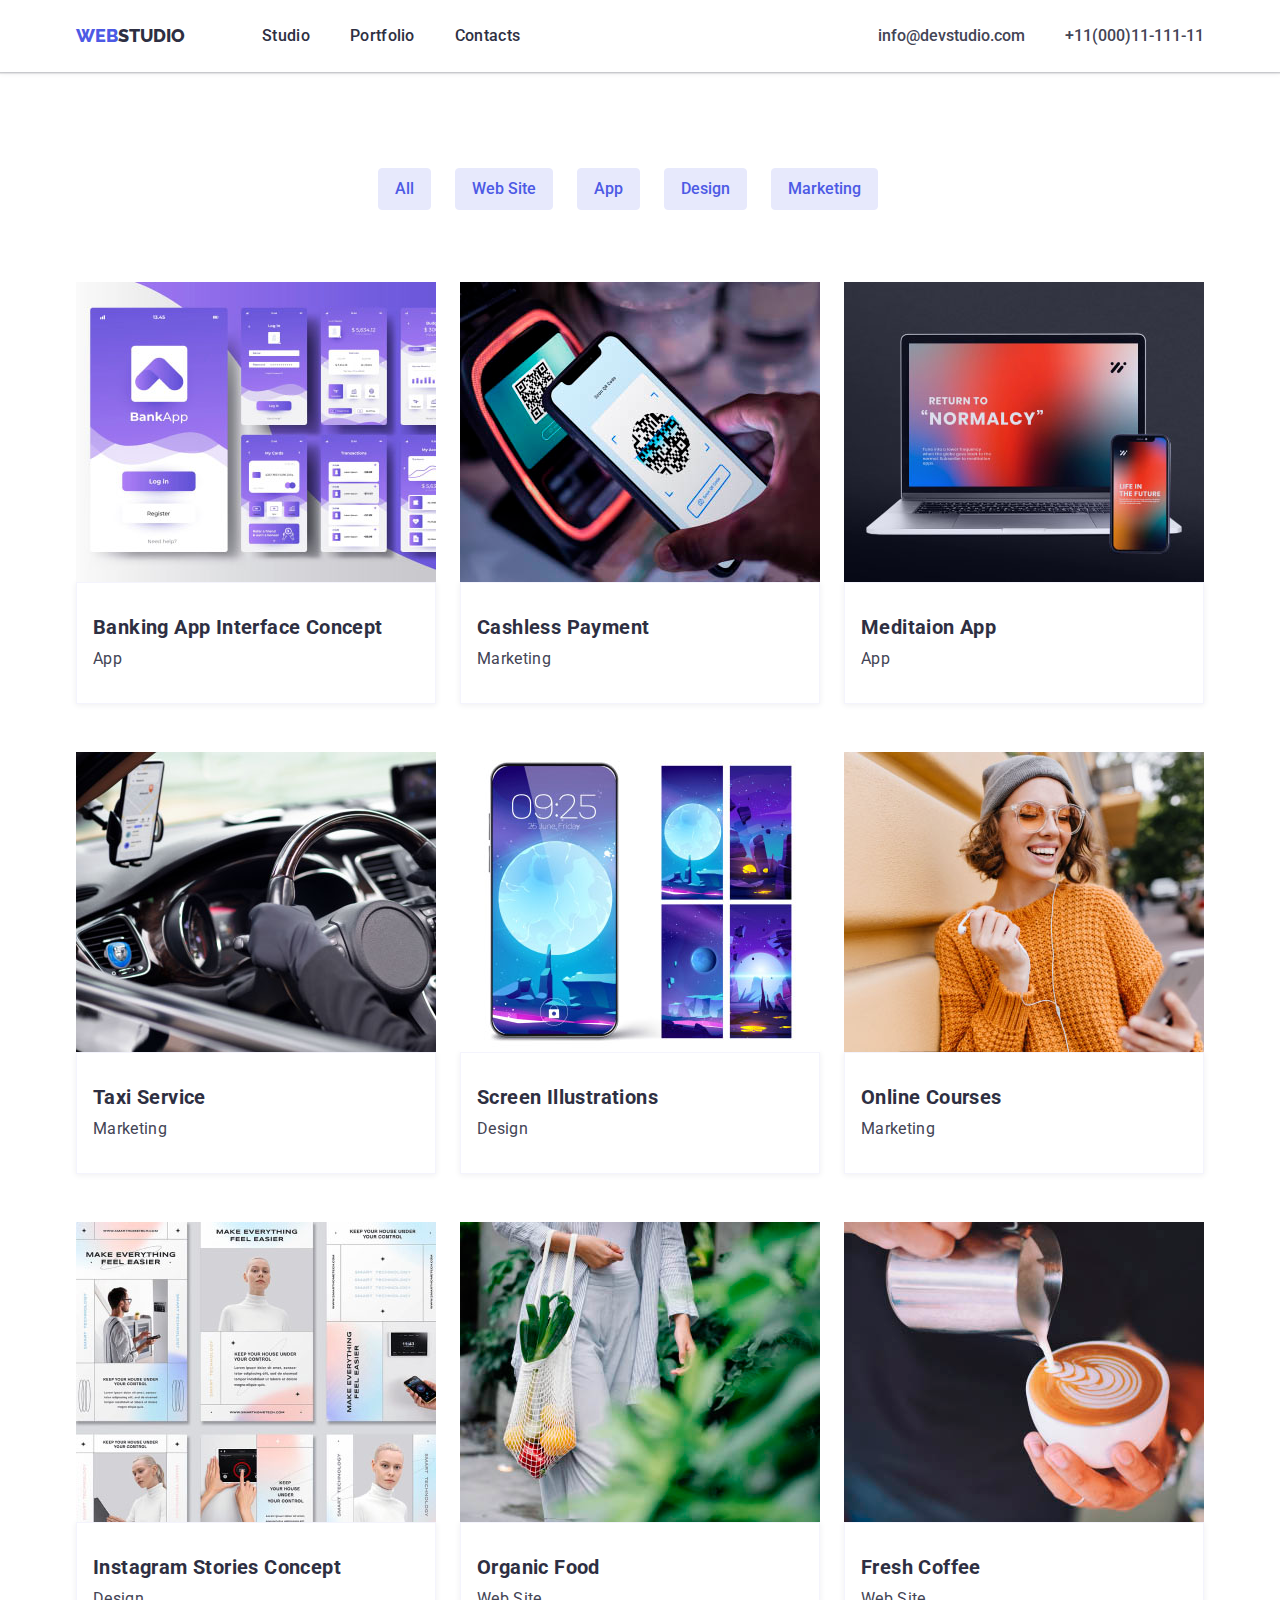
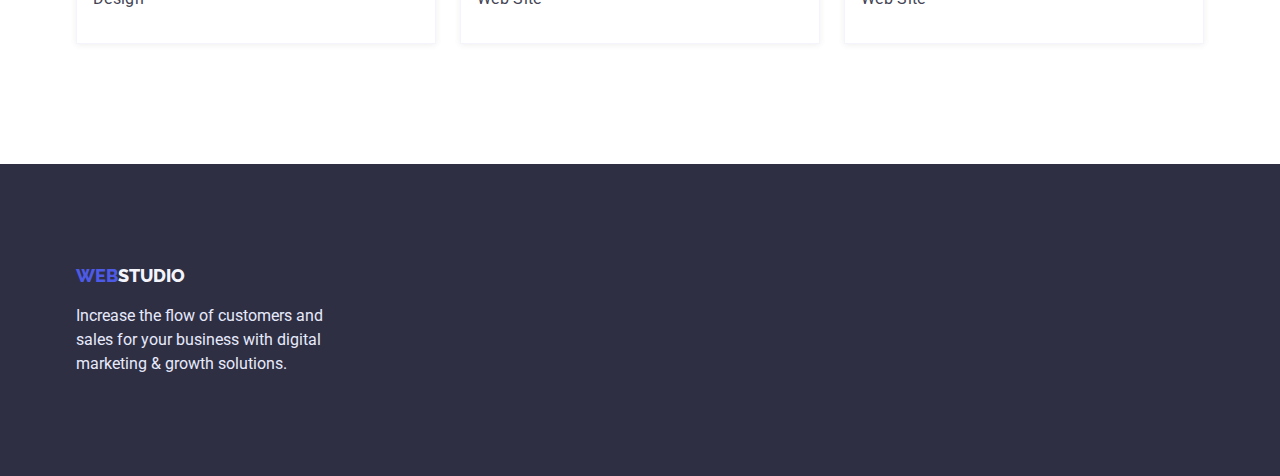
==== commit 281af418: "commit 8" ====
--- a/portfolio.html
+++ b/portfolio.html
@@ -24,7 +24,7 @@
     <div class="container">
       <nav>
         <a class="logo-link" href="./index.html"
-        ><span class="logo">WEB</span>STUDIO</a
+          ><span class="logo">WEB</span>STUDIO</a
         >
         <ul class="headerlist">
           <li><a class="header-link link" href="./index.html">Studio</a></li>
@@ -37,7 +37,7 @@
       <ul class="link">
         <li>
           <a class="contacts" href="mailto:info@devstudio.com"
-          >info@devstudio.com</a
+            >info@devstudio.com</a
           >
         </li>
         <li>
@@ -45,182 +45,195 @@
         </li>
       </ul>
     </div>
-    </header>
+  </header>
 
   <body>
-    <section>
+    <section class="prtf">
       <div class="container">
-
         <h1 class="portfolio-title-top">Portfolio of Services</h1>
         <ul class="filter-btn-list">
           <li>
-            <button class="filter-button buttona" type="button">All</button>
-          </li>
-          
-          <li>
-            <button class="filter-button buttonb" type="button">Web Site</button>
-          </li>
-
-        <li>
-          <button class="filter-button buttonc" type="button">App</button>
-        </li>
-
-        <li>
-          <button class="filter-button buttond" type="button">Design</button>
-        </li>
-
-        <li>
-          <button class="filter-button buttone" type="button">Marketing</button>
-        </li>
-      </ul>
-      <ul class="row-imga">
-        <li class="row-imgs">
-          <a href="">
-            <img
-              width="360px"
-              ;
-              height="300px"
-              ;
-              src="img/portfolioimga.jpg"
-              alt="portfolioimga"
-            />
-            <h3 class="row-title">Banking App Interface Concept</h3>
-            <p class="row-txt">App</p>
-          </a>
-        </li>
-        <li class="row-imgs">
-          <a href=""
-          ><img
-          width="360px"
-          ;
-          height="300px"
-          ;
-          src="img/portfolioimgb.jpg"
-          alt="portfolioimgb"
-          />
-            <h3 class="row-title">Cashless Payment</h3>
-            <p class="row-txt">Marketing</p>
-          </a>
-        </li>
-        <li class="row-imgs">
-          <a href="">
-            <img
-              width="360px"
-              ;
-              height="300px"
-              ;
-              src="img/portfolioimgc.jpg"
-              alt="portfolioimgc"
-            />
-
-            <h3 class="row-title">Meditaion App</h3>
-            <p class="row-txt">App</p>
-          </a>
-        </li>
-
-        <li class="row-imgs" >
-          <a href="">
-            <img
-              width="360px"
-              ;
-              height="300px"
-              ;
-              src="img/portfolioimgd.jpg"
-              alt="portfolioimgd"
-            />
-
-            <h3 class="row-title">Taxi Service</h3>
-            <p class="row-txt">Marketing</p>
-          </a>
-        </li>
-        <li class="row-imgs" >
-          <a href="">
-            <img
-              width="360px"
-              ;
-              height="300px"
-              ;
-              src="img/portfolioimge.jpg"
-              alt="portfolioimge"
-            />
-
-            <h3 class="row-title">Screen Illustrations</h3>
-            <p class="row-txt">Design</p>
-          </a>
-        </li>
-        <li class="row-imgs" >
-          <a href="">
-            <img
-            width="360px"
-            ;
-            height="300px"
-            ;
-            src="img/portfolioimgf.jpg"
-            alt="portfolioimgf"
-            />
-            
-            <h3 class="row-title">Online Courses</h3>
-            <p class="row-txt">Marketing</p>
-          </a>
-        </li>
-        <li class="row-imgs" >
-          <a href=""
-            ><img
-              width="360px"
-              ;
-              height="300px"
-              ;
-              src="img/portfolioimgg.jpg"
-              alt="portfolioimgg"
-              />
-
-              <h3 class="row-title">Instagram Stories Concept</h3>
-              <p class="row-txt">Design</p>
-            </a>
-        </li>
-        <li class="row-imgs" >
-          <a href=""
-          ><img
-          width="360px"
-              ;
-              height="300px"
-              ;
-              src="img/portfolioimgh.jpg"
-              alt="portfolioimgh"
-            />
-
-            <h3 class="row-title">Organic Food</h3>
-            <p class="row-txt">Web Site</p>
-          </a>
-        </li>
-        <li class="row-imgs" >
-          <a href=""
-          ><img
-          width="360px"
-          ;
-          height="300px"
-          ;
-          src="img/portfolioimgi.jpg"
-          alt="portfolioimgi"
-          />
-          <h3 class="row-title">Fresh Coffee</h3>
-          <p class="row-txt">Web Site</p>
-        </a>
-        </li>
-      </ul>
-    </div>
+            <button class="filter-button" type="button">All</button>
+          </li>
+
+          <li>
+            <button class="filter-button" type="button">Web Site</button>
+          </li>
+
+          <li>
+            <button class="filter-button buttonc" type="button">App</button>
+          </li>
+
+          <li>
+            <button class="filter-button buttond" type="button">Design</button>
+          </li>
+
+          <li>
+            <button class="filter-button buttone" type="button">
+              Marketing
+            </button>
+          </li>
+        </ul>
+        <ul class="row-imga">
+          <li class="row-imgs">
+            <a href="">
+              <img
+                width="360px"
+                ;
+                height="300px"
+                ;
+                src="img/portfolioimga.jpg"
+                alt="portfolioimga"
+              />
+              <div class="rowinf">
+                <h3 class="row-title">Banking App Interface Concept</h3>
+                <p class="row-txt">App</p>
+              </div>
+            </a>
+          </li>
+          <li class="row-imgs">
+            <a href=""
+              ><img
+                width="360px"
+                ;
+                height="300px"
+                ;
+                src="img/portfolioimgb.jpg"
+                alt="portfolioimgb"
+              />
+              <div class="rowinf">
+                <h3 class="row-title">Cashless Payment</h3>
+                <p class="row-txt">Marketing</p>
+              </div>
+            </a>
+          </li>
+          <li class="row-imgs">
+            <a href="">
+              <img
+                width="360px"
+                ;
+                height="300px"
+                ;
+                src="img/portfolioimgc.jpg"
+                alt="portfolioimgc"
+              />
+              <div class="rowinf">
+                <h3 class="row-title">Meditaion App</h3>
+                <p class="row-txt">App</p>
+              </div>
+            </a>
+          </li>
+
+          <li class="row-imgs">
+            <a href="">
+              <img
+                width="360px"
+                ;
+                height="300px"
+                ;
+                src="img/portfolioimgd.jpg"
+                alt="portfolioimgd"
+              />
+              <div class="rowinf">
+                <h3 class="row-title">Taxi Service</h3>
+                <p class="row-txt">Marketing</p>
+              </div>
+            </a>
+          </li>
+          <li class="row-imgs">
+            <a href="">
+              <img
+                width="360px"
+                ;
+                height="300px"
+                ;
+                src="img/portfolioimge.jpg"
+                alt="portfolioimge"
+              />
+              <div class="rowinf">
+                <h3 class="row-title">Screen Illustrations</h3>
+                <p class="row-txt">Design</p>
+              </div>
+            </a>
+          </li>
+          <li class="row-imgs">
+            <a href="">
+              <img
+                width="360px"
+                ;
+                height="300px"
+                ;
+                src="img/portfolioimgf.jpg"
+                alt="portfolioimgf"
+              />
+              <div class="rowinf">
+                <h3 class="row-title">Online Courses</h3>
+                <p class="row-txt">Marketing</p>
+              </div>
+            </a>
+          </li>
+          <li class="row-imgs">
+            <a href=""
+              ><img
+                width="360px"
+                ;
+                height="300px"
+                ;
+                src="img/portfolioimgg.jpg"
+                alt="portfolioimgg"
+              />
+              <div class="rowinf">
+                <h3 class="row-title">Instagram Stories Concept</h3>
+                <p class="row-txt">Design</p>
+              </div>
+            </a>
+          </li>
+          <li class="row-imgs">
+            <a href=""
+              ><img
+                width="360px"
+                ;
+                height="300px"
+                ;
+                src="img/portfolioimgh.jpg"
+                alt="portfolioimgh"
+              />
+              <div class="rowinf">
+                <h3 class="row-title">Organic Food</h3>
+                <p class="row-txt">Web Site</p>
+              </div>
+            </a>
+          </li>
+          <li class="row-imgs">
+            <a href=""
+              ><img
+                width="360px"
+                ;
+                height="300px"
+                ;
+                src="img/portfolioimgi.jpg"
+                alt="portfolioimgi"
+              />
+              <div class="rowinf">
+                <h3 class="row-title">Fresh Coffee</h3>
+                <p class="row-txt">Web Site</p>
+              </div>
+            </a>
+          </li>
+        </ul>
+      </div>
     </section>
   </body>
-  
+
   <footer class="footer">
     <div class="container">
       <a class="logo-link-footer" href="./index.html">
         <span class="logo">WEB</span>STUDIO</a
-        >
-        <p class="footer-txt">
-          Increase the flow of customers and sales for your business with digital
-          marketing & growth solutions.
-        </p>
-      </div>
-      </footer>
+      >
+      <p class="footer-txt">
+        Increase the flow of customers and sales for your business with digital
+        marketing & growth solutions.
+      </p>
+    </div>
+  </footer>
 </html>
--- a/css/style.css
+++ b/css/style.css
@@ -1,22 +1,23 @@
 body {
-  font-family: 'Roboto', sans-serif;
+  font-family: "Roboto", sans-serif;
   background-color: #ffffff;
-  max-width: 1440px;
-  margin: 0 auto;
 }
 
 :root {
-  --brand-primary-color: #4D5AE5;
-  --h2h3-header-footer-color: #2E2F42;
+  --brand-primary-color: #4d5ae5;
+  --h2h3-header-footer-color: #2e2f42;
   --body-text-color: #434455;
 }
 
-*,
-*::after
-*::before{
+* {
   box-sizing: border-box;
   margin: 0;
   padding: 0;
+}
+
+img {
+  display: block;
+  max-width: 100%;
 }
 
 .container {
@@ -28,9 +29,10 @@
 
 .header {
   background-color: #ffffff;
-  padding-top:24px;
+  padding-top: 24px;
   padding-bottom: 24px;
-  box-shadow: 0px 2px 1px rgba(46, 47, 66, 0.08), 0px 1px 1px rgba(46, 47, 66, 0.16), 0px 1px 6px rgba(46, 47, 66, 0.08);
+  box-shadow: 0px 2px 1px rgba(46, 47, 66, 0.08),
+    0px 1px 1px rgba(46, 47, 66, 0.16), 0px 1px 6px rgba(46, 47, 66, 0.08);
 }
 
 .header .container {
@@ -39,7 +41,7 @@
   justify-content: space-between;
 }
 
-.header nav{
+.header nav {
   display: flex;
   align-items: center;
 }
@@ -58,7 +60,7 @@
 
 .headerlist {
   display: flex;
-  align-items: center
+  align-items: center;
 }
 
 .link {
@@ -90,7 +92,10 @@
   color: var(--h2h3-header-footer-color);
   text-decoration: none;
   display: block;
-  padding: 0 20px;
+  padding-top: 0;
+  padding-bottom: 0;
+  padding-left: 0;
+  padding-right: 40px;
 }
 
 .contacts:hover {
@@ -109,14 +114,18 @@
   color: var(--body-text-color);
   display: block;
   align-items: center;
-  margin: 0 20px;
+}
+
+.contacts:last-child {
+  margin-left: 40px;
 }
 
 /* HERO SECTION */
 
 .hero {
   background-color: var(--h2h3-header-footer-color);
-  padding: 192px 457px ;
+  padding: 192px;
+  text-align: center;
 }
 
 .hero-title {
@@ -127,7 +136,6 @@
   display: block;
   margin: 0 auto;
   max-width: 496px;
-  text-align: center;
 }
 
 .header-btn {
@@ -141,16 +149,17 @@
   cursor: pointer;
   padding: 16px 32px;
   border-radius: 4px;
-  display: block;
-  margin: 48px auto 0;
+  margin-top: 48px;
+  border: 0.5px solid #4d5ae5;
+  box-shadow: 0px 4px 4px rgba(0, 0, 0, 0.15);
+  border-radius: 4px;
 }
 
 /* ABOUT SECTION */
 .about {
-  margin-top: 120px;
-  margin-bottom: 120px;
-}
-
+  padding-top: 120px;
+  padding-bottom: 120px;
+}
 
 .about-title-top {
   position: absolute;
@@ -167,13 +176,13 @@
 
 .about-list {
   display: flex;
-  justify-content:space-between;
+  justify-content: space-between;
   padding: 0;
   margin: 0;
 }
 
-.about-list li{
-    max-width: 264px;
+.about-list li {
+  max-width: 264px;
 }
 
 .about-title {
@@ -195,7 +204,7 @@
 /* SERVISE SECTION */
 
 .service {
-  margin-bottom: 120px;
+  padding-bottom: 120px;
 }
 
 .service-title {
@@ -204,16 +213,19 @@
   letter-spacing: 0.02em;
   text-transform: capitalize;
   color: var(--h2h3-header-footer-color);
-  margin-left: 360px;
+  text-align: center;
   margin-bottom: 72px;
 }
 
 .service-img {
   list-style: none;
   display: flex;
-  justify-content: space-between;
-  margin: 0;
-  padding: 0;
+}
+
+.service-img li {
+  filter: drop-shadow(0px 4px 4px rgba(0, 0, 0, 0.25))
+    drop-shadow(0px 4px 4px rgba(0, 0, 0, 0.25));
+  margin-right: 24px;
 }
 
 /* TEAM SECTION */
@@ -228,24 +240,25 @@
   font-size: 36px;
   line-height: 1.11;
   color: var(--h2h3-header-footer-color);
-  padding-left: 483px;
-  margin: 0 0 72px;
+  text-align: center;
+  margin-bottom: 72px;
 }
 
 .team-photos {
   display: flex;
   flex-direction: row;
-  justify-content: space-between;
-  padding: 0;
-  margin: 0;
 }
 
 .team-photo {
   background-color: #ffffff;
   max-width: 264px;
-}
-
-.imgtxt{
+  box-shadow: 0px 1px 6px rgba(46, 47, 66, 0.08),
+    0px 1px 1px rgba(46, 47, 66, 0.16), 0px 2px 1px rgba(46, 47, 66, 0.08);
+  border-radius: 0px 0px 4px 4px;
+  margin-right: 24px;
+}
+
+.imgtxt {
   padding: 32px 16px;
 }
 
@@ -294,6 +307,11 @@
 
 /* Portfolio  Page*/
 /* Section Button Filtres */
+.prtf {
+  padding-top: 96px;
+  padding-bottom: 120px;
+}
+
 .portfolio-title-top {
   position: absolute;
   white-space: nowrap;
@@ -309,14 +327,15 @@
 
 .filter-btn-list {
   list-style: none;
-  margin-top: 96px;
   margin-bottom: 72px;
   display: flex;
   flex-wrap: wrap;
   justify-content: center;
-  padding: 0;
-}
-
+}
+
+.filter-btn-list li {
+  margin-right: 24px;
+}
 
 .filter-button {
   font-family: inherit;
@@ -326,11 +345,9 @@
   font-size: 16px;
   line-height: 1.5;
   cursor: pointer;
-  border: 1px solid #E7E9FC;
+  border: 1px solid #e7e9fc;
   border-radius: 4px;
   padding: 8px 16px;
-  margin-left: 12px;
-  margin-right: 12px;
 }
 
 .filter-button:hover {
@@ -349,45 +366,44 @@
   list-style: none;
 }
 
-.row-a {}
+.row-a {
+}
 
 .row-imga {
   display: flex;
   flex-wrap: wrap;
-  margin: -24px -10px;
   padding: 0;
-  padding-bottom: 120px;
-}
-
-.row-imgs{
-  margin: 24px 10px;
-  border: 0.5px solid #F4F4FD;
+  column-gap: 24px;
+  row-gap: 48px;
+}
+
+.rowinf {
+  max-width: 360px;
+  padding-top: 32px;
+  padding-bottom: 32px;
+  padding-left: 16px;
+  border: 0.5px solid #f4f4fd;
   box-shadow: 0px 1px 6px rgba(46, 47, 66, 0.08);
 }
 
-.row-title{
+.row-title {
   font-size: 20px;
   line-height: 1.2;
   letter-spacing: 0.02em;
   color: var(--h2h3-header-footer-color);
-  margin-top: 32px;
-  margin-bottom: 8px;
-  padding-left: 16px;
-}
-
-.row-txt{
+  padding-bottom: 8px;
+}
+
+.row-txt {
   font-size: 16px;
   line-height: 1.5;
   letter-spacing: 0.02em;
   color: var(--body-text-color);
-  padding-left: 16px;
-  margin-bottom: 32px;
-}
-
-.row-page-txt{
+}
+
+.row-page-txt {
   font-size: 16px;
   line-height: 1.5;
   letter-spacing: 0.02em;
   color: #f4f4fd;
-  
-}
+}
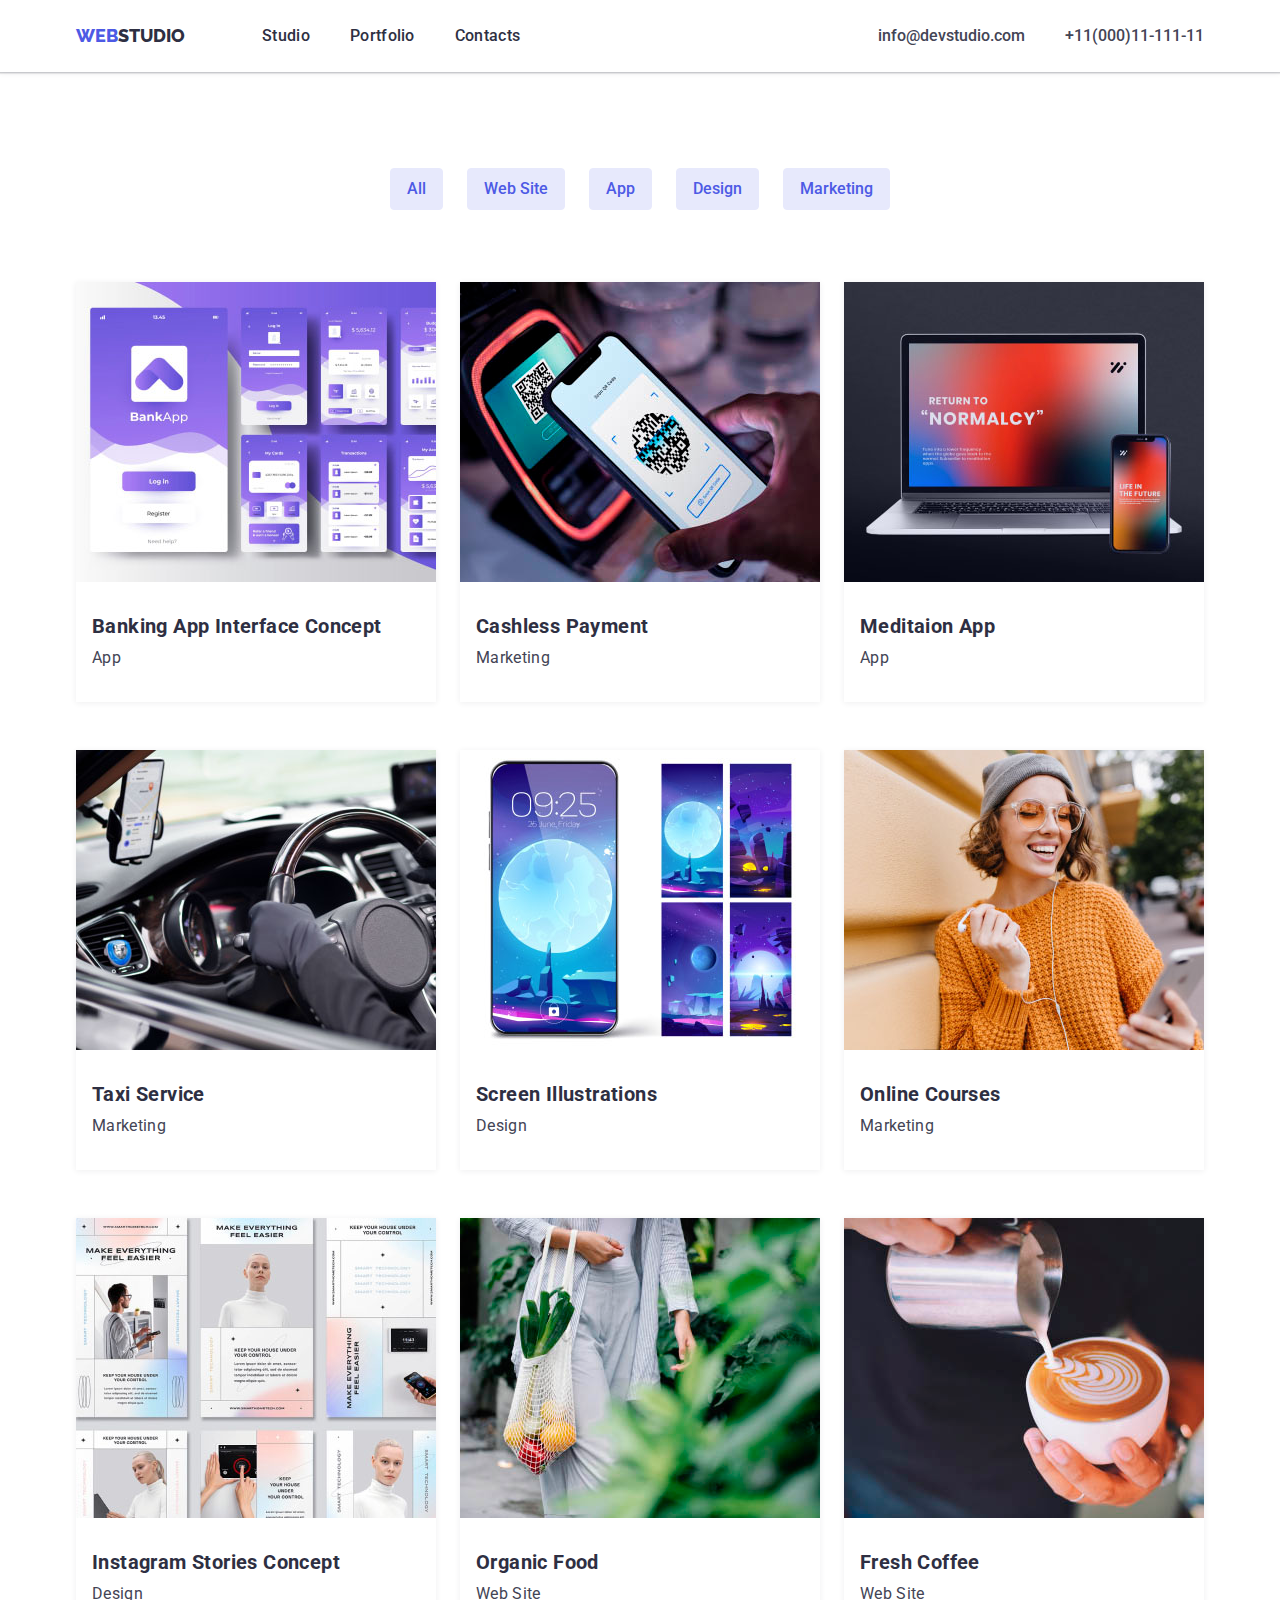
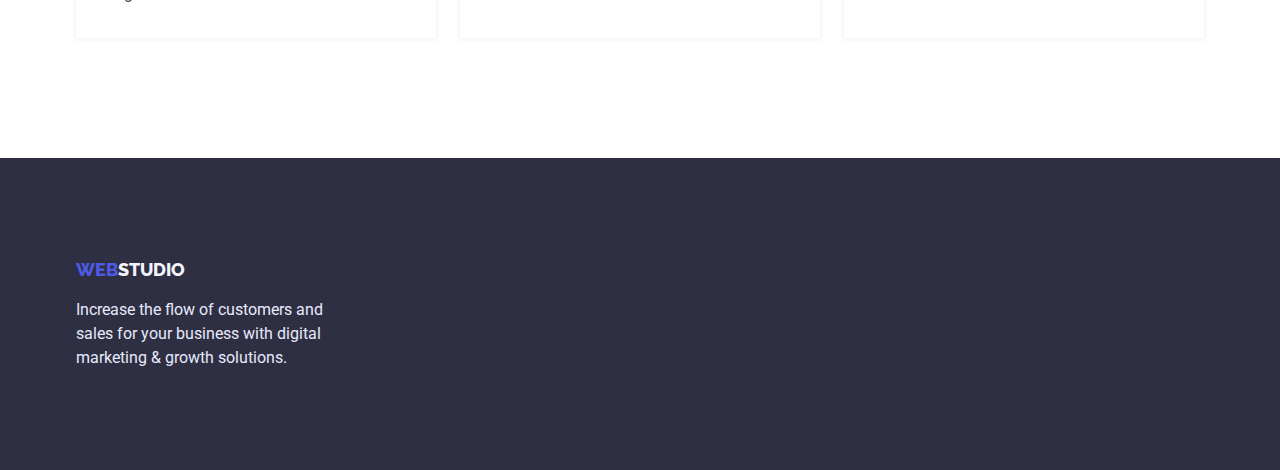
==== commit 684801cd: "maybe final commit" ====
--- a/portfolio.html
+++ b/portfolio.html
@@ -20,32 +20,32 @@
     />
     <link rel="stylesheet" href="css/style.css" />
   </head>
-  <header class="header">
-    <div class="container">
-      <nav>
-        <a class="logo-link" href="./index.html"
-          ><span class="logo">WEB</span>STUDIO</a
-        >
-        <ul class="headerlist">
-          <li><a class="header-link link" href="./index.html">Studio</a></li>
-          <li>
-            <a class="header-link link" href="./portfolio.html">Portfolio</a>
-          </li>
-          <li><a class="header-link link" href="">Contacts</a></li>
+ <header class="header">
+      <div class="container">
+        <nav>
+          <a class="logo-link" href="./index.html"><span class="logo">WEB</span>STUDIO</a>
+          <ul class="headerlist">
+            <li class="header-linkitem"><a class="header-link link" href="./index.html">Studio</a></li>
+            <li class="header-linkitem">
+              <a class="header-link link" href="./portfolio.html">Portfolio</a>
+            </li>
+            <li class="header-linkitem"><a class="header-link link" href="">Contacts</a></li>
+          </ul>
+        </nav>
+        <ul class="link contacts-link">
+          <li>
+            <a class="contacts" href="mailto:info@devstudio.com"
+              >info@devstudio.com</a
+            >
+          </li>
+          <li>
+            <a class="contacts" href="tel:+11(000)111-11-11"
+              >+11(000)11-111-11</a
+            >
+          </li>
         </ul>
-      </nav>
-      <ul class="link">
-        <li>
-          <a class="contacts" href="mailto:info@devstudio.com"
-            >info@devstudio.com</a
-          >
-        </li>
-        <li>
-          <a class="contacts" href="tel:+11(000)111-11-11">+11(000)11-111-11</a>
-        </li>
-      </ul>
-    </div>
-  </header>
+      </div>
+    </header>
 
   <body>
     <section class="prtf">
--- a/css/style.css
+++ b/css/style.css
@@ -63,6 +63,10 @@
   align-items: center;
 }
 
+.header-linkitem:not(:last-child){
+  margin-right: 40px;
+}
+
 .link {
   text-decoration: none;
   list-style: none;
@@ -95,7 +99,6 @@
   padding-top: 0;
   padding-bottom: 0;
   padding-left: 0;
-  padding-right: 40px;
 }
 
 .contacts:hover {
@@ -116,8 +119,9 @@
   align-items: center;
 }
 
-.contacts:last-child {
-  margin-left: 40px;
+.contacts-link li:not(:last-child) 
+{
+  margin-right: 40px;
 }
 
 /* HERO SECTION */
@@ -222,9 +226,8 @@
   display: flex;
 }
 
-.service-img li {
-  filter: drop-shadow(0px 4px 4px rgba(0, 0, 0, 0.25))
-    drop-shadow(0px 4px 4px rgba(0, 0, 0, 0.25));
+.service-img li:not(:last-child) 
+{
   margin-right: 24px;
 }
 
@@ -252,9 +255,10 @@
 .team-photo {
   background-color: #ffffff;
   max-width: 264px;
-  box-shadow: 0px 1px 6px rgba(46, 47, 66, 0.08),
-    0px 1px 1px rgba(46, 47, 66, 0.16), 0px 2px 1px rgba(46, 47, 66, 0.08);
   border-radius: 0px 0px 4px 4px;
+}
+
+.team-photo:not(:last-child){
   margin-right: 24px;
 }
 
@@ -333,7 +337,7 @@
   justify-content: center;
 }
 
-.filter-btn-list li {
+.filter-btn-list li:not(:last-child) {
   margin-right: 24px;
 }
 
@@ -353,11 +357,13 @@
 .filter-button:hover {
   background-color: var(--brand-primary-color);
   color: #ffffff;
+  border-color: #4D5AE5;
 }
 
 .filter-button:focus {
   background-color: var(--brand-primary-color);
   color: #ffffff;
+  border-color: #4D5AE5;
 }
 
 /* Section Row-a,b,c */
@@ -382,8 +388,9 @@
   padding-top: 32px;
   padding-bottom: 32px;
   padding-left: 16px;
-  border: 0.5px solid #f4f4fd;
-  box-shadow: 0px 1px 6px rgba(46, 47, 66, 0.08);
+  border-width:0 0.5px 0.5px 0.5px;
+  border-color:  #f4f4fd;
+  /* box-shadow: 0px 1px 6px rgba(46, 47, 66, 0.08); */
 }
 
 .row-title {
@@ -391,7 +398,7 @@
   line-height: 1.2;
   letter-spacing: 0.02em;
   color: var(--h2h3-header-footer-color);
-  padding-bottom: 8px;
+  margin-bottom: 8px;
 }
 
 .row-txt {
@@ -407,3 +414,8 @@
   letter-spacing: 0.02em;
   color: #f4f4fd;
 }
+
+.row-imgs a{
+  display: block;
+  box-shadow: 0px 1px 6px rgba(46, 47, 66, 0.08);
+}
